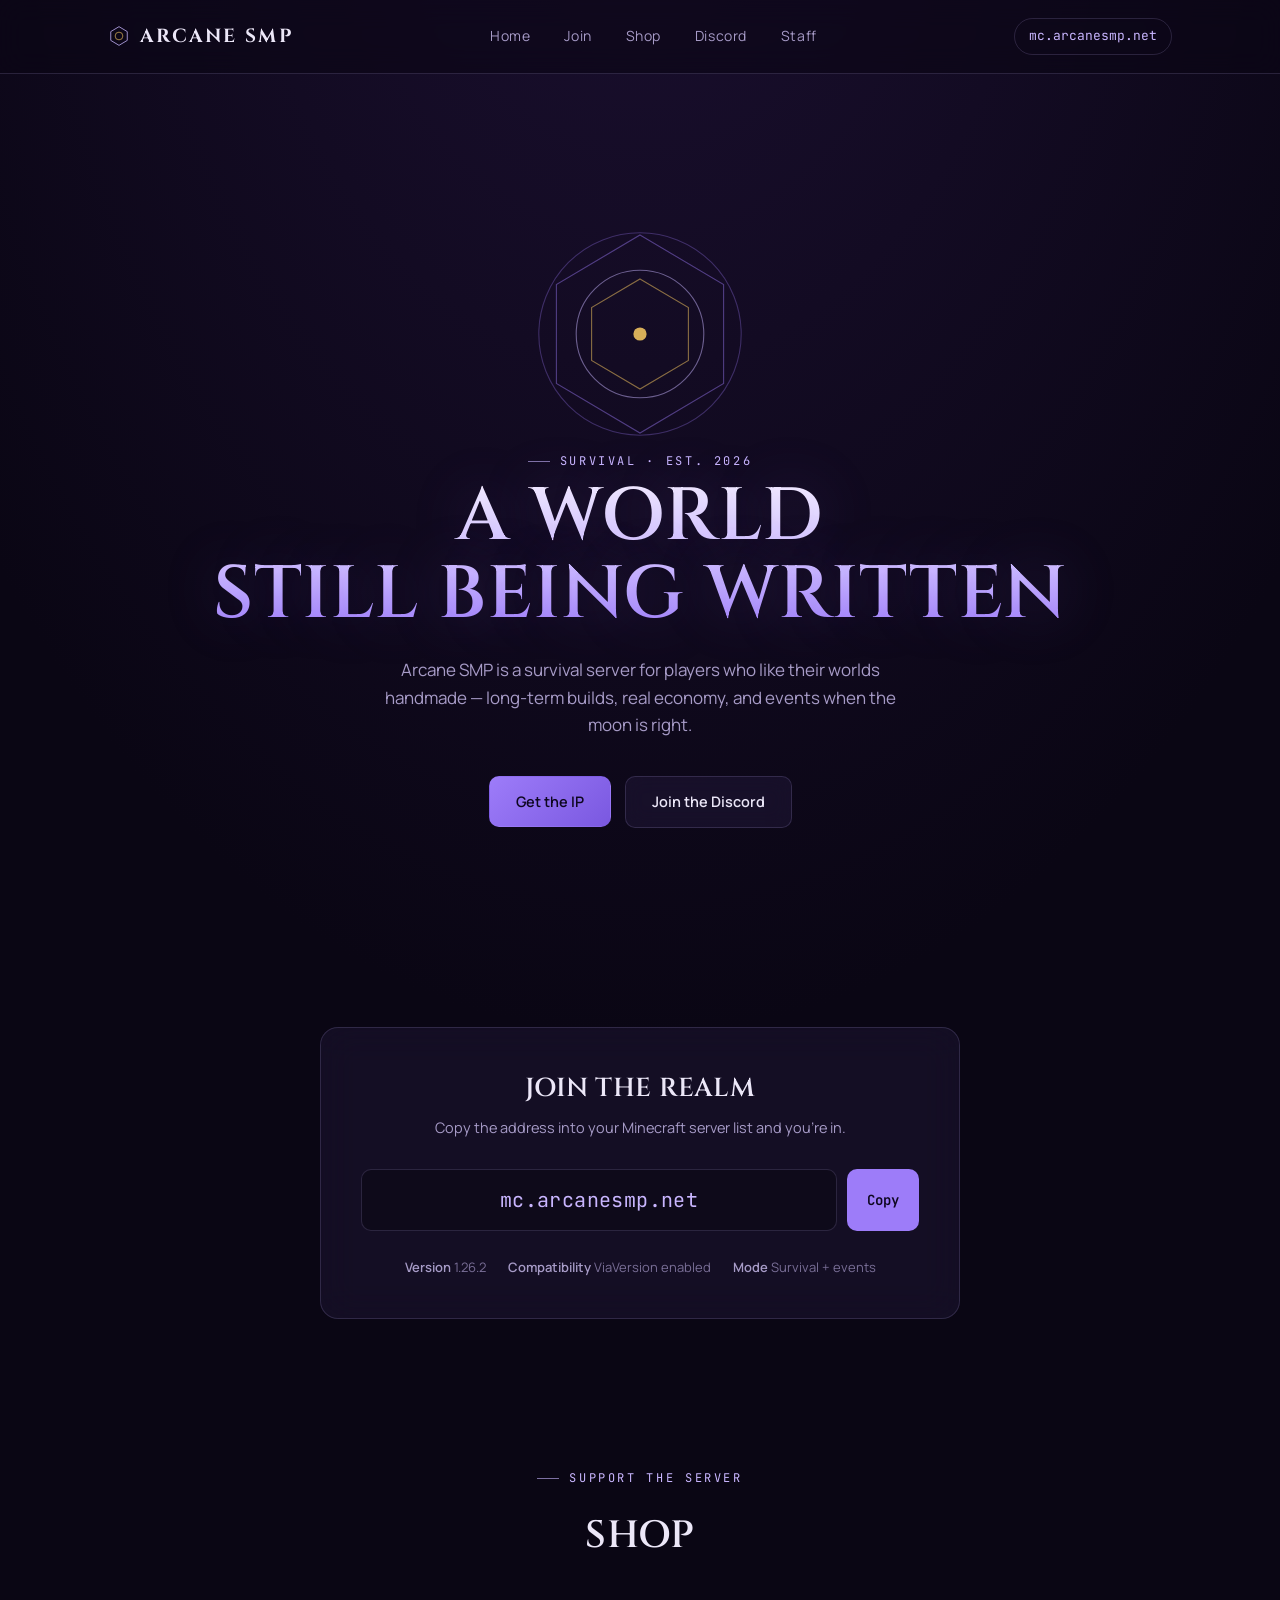
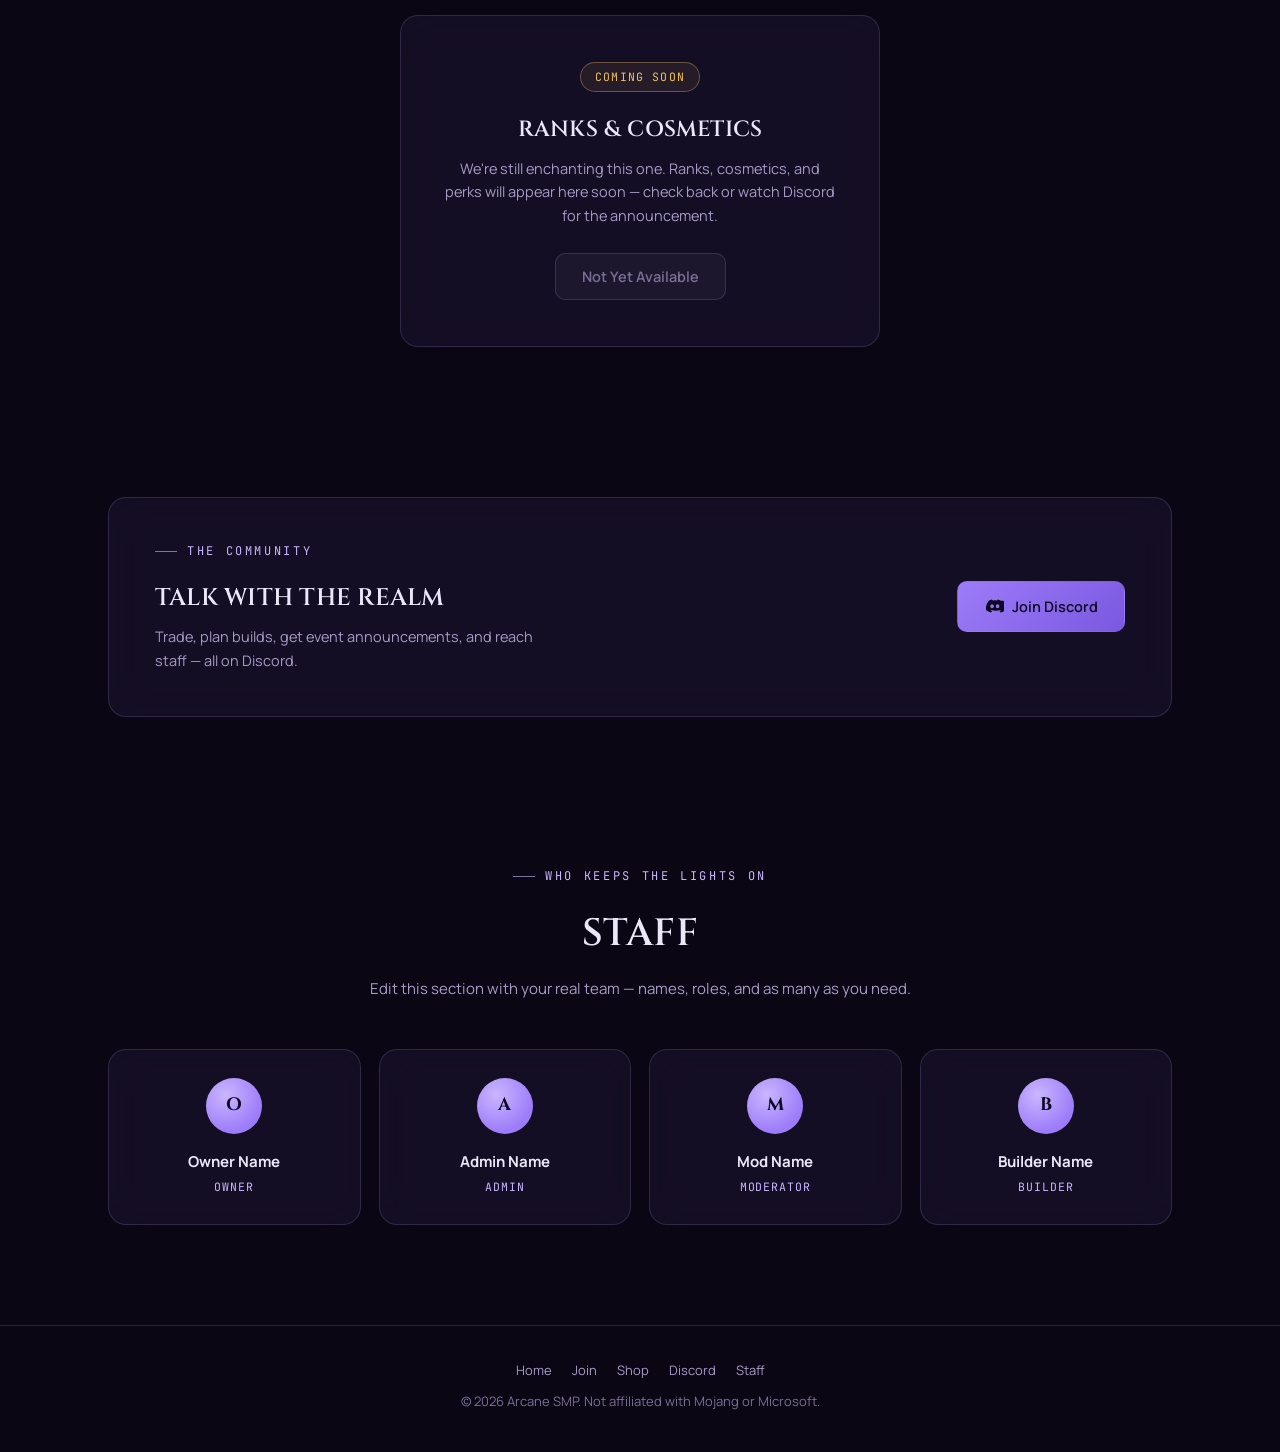
==== index.html @ 286e0f46 "Add files via upload" ====
<!DOCTYPE html>
<html lang="en">
<head>
<meta charset="UTF-8">
<meta name="viewport" content="width=device-width, initial-scale=1.0">
<title>Arcane SMP — mc.arcanesmp.net</title>
<meta name="description" content="Arcane SMP — a survival Minecraft world with occasional events. Join at mc.arcanesmp.net.">
<link rel="preconnect" href="https://fonts.googleapis.com">
<link rel="preconnect" href="https://fonts.gstatic.com" crossorigin>
<link href="https://fonts.googleapis.com/css2?family=Cinzel:wght@500;600;700&family=Manrope:wght@400;500;600;700&family=JetBrains+Mono:wght@400;500;600&display=swap" rel="stylesheet">
<style>
  :root{
    --bg: #0a0614;
    --bg-alt: #120a24;
    --panel: rgba(157, 124, 249, 0.07);
    --panel-border: rgba(196, 181, 253, 0.16);
    --panel-border-hover: rgba(196, 181, 253, 0.34);
    --accent: #9d7cf9;
    --accent-glow: #c9b6ff;
    --gold: #eec160;
    --text: #ece7f8;
    --text-dim: #a79bc7;
    --text-faint: #7a6f97;
    --display: 'Cinzel', serif;
    --body: 'Manrope', sans-serif;
    --mono: 'JetBrains Mono', monospace;
  }

  *{ margin:0; padding:0; box-sizing:border-box; }

  html{ scroll-behavior:smooth; }

  body{
    background: radial-gradient(ellipse 120% 80% at 50% -10%, #1c1032 0%, var(--bg) 55%);
    color: var(--text);
    font-family: var(--body);
    line-height: 1.6;
    overflow-x: hidden;
    min-height: 100vh;
  }

  @media (prefers-reduced-motion: reduce){
    *{ animation-duration: 0.01ms !important; animation-iteration-count: 1 !important; transition-duration: 0.01ms !important; scroll-behavior: auto !important; }
  }

  a{ color: inherit; text-decoration: none; }
  ul{ list-style:none; }
  button{ font-family: inherit; cursor: pointer; }

  ::selection{ background: var(--accent); color: #100822; }

  :focus-visible{
    outline: 2px solid var(--accent-glow);
    outline-offset: 3px;
    border-radius: 4px;
  }

  .wrap{ max-width: 1120px; margin: 0 auto; padding: 0 28px; }

  /* ---------- Ambient background ---------- */
  .sigil-field{
    position: fixed;
    inset: 0;
    z-index: 0;
    pointer-events: none;
    overflow: hidden;
  }

  .rune{
    position: absolute;
    color: var(--accent-glow);
    opacity: 0;
    font-size: 14px;
    font-family: var(--mono);
    animation: rune-drift linear infinite;
  }

  @keyframes rune-drift{
    0%{ transform: translateY(10vh) scale(0.8); opacity: 0; }
    10%{ opacity: 0.35; }
    90%{ opacity: 0.2; }
    100%{ transform: translateY(-110vh) scale(1.1); opacity: 0; }
  }

  /* ---------- Nav ---------- */
  header{
    position: sticky;
    top: 0;
    z-index: 50;
    backdrop-filter: blur(14px);
    -webkit-backdrop-filter: blur(14px);
    background: rgba(10, 6, 20, 0.6);
    border-bottom: 1px solid var(--panel-border);
  }

  nav{
    display: flex;
    align-items: center;
    justify-content: space-between;
    padding: 18px 28px;
    max-width: 1120px;
    margin: 0 auto;
  }

  .logo{
    font-family: var(--display);
    font-weight: 700;
    font-size: 19px;
    letter-spacing: 0.12em;
    text-transform: uppercase;
    display: flex;
    align-items: center;
    gap: 10px;
  }

  .logo-mark{
    width: 22px;
    height: 22px;
    flex-shrink: 0;
    animation: spin-slow 18s linear infinite;
  }

  @keyframes spin-slow{ to{ transform: rotate(360deg); } }

  .nav-links{
    display: flex;
    gap: 34px;
    font-size: 14px;
    letter-spacing: 0.04em;
    color: var(--text-dim);
  }

  .nav-links a{
    position: relative;
    padding: 4px 0;
    transition: color 0.2s ease;
  }
  .nav-links a:hover{ color: var(--text); }
  .nav-links a::after{
    content: '';
    position: absolute;
    left: 0; right: 0; bottom: -2px;
    height: 1px;
    background: var(--accent-glow);
    transform: scaleX(0);
    transform-origin: left;
    transition: transform 0.25s ease;
  }
  .nav-links a:hover::after{ transform: scaleX(1); }

  .nav-cta{
    display: none;
  }

  @media (min-width: 640px){
    .nav-cta{
      display: inline-flex;
      align-items: center;
      gap: 8px;
      font-family: var(--mono);
      font-size: 13px;
      color: var(--accent-glow);
      border: 1px solid var(--panel-border);
      padding: 7px 14px;
      border-radius: 100px;
      transition: border-color 0.2s ease, background 0.2s ease;
    }
    .nav-cta:hover{ border-color: var(--panel-border-hover); background: var(--panel); }
  }

  .nav-links{ display: none; }
  @media (min-width: 760px){
    .nav-links{ display: flex; }
  }

  /* mobile menu */
  .menu-btn{
    display: inline-flex;
    background: none;
    border: none;
    color: var(--text);
    padding: 6px;
  }
  @media (min-width: 760px){ .menu-btn{ display: none; } }

  /* ---------- Section shell ---------- */
  section{
    position: relative;
    z-index: 1;
    padding: 110px 0 40px;
  }

  .eyebrow{
    font-family: var(--mono);
    font-size: 12px;
    letter-spacing: 0.22em;
    text-transform: uppercase;
    color: var(--accent-glow);
    display: flex;
    align-items: center;
    gap: 10px;
    margin-bottom: 18px;
  }
  .eyebrow::before{
    content: '';
    width: 22px;
    height: 1px;
    background: var(--accent-glow);
    opacity: 0.6;
  }

  h1, h2, h3{
    font-family: var(--display);
    font-weight: 600;
    letter-spacing: 0.01em;
  }

  /* ---------- Hero ---------- */
  .hero{
    padding-top: 150px;
    padding-bottom: 90px;
    text-align: center;
    display: flex;
    flex-direction: column;
    align-items: center;
  }

  .hero-sigil{
    width: 220px;
    height: 220px;
    margin-bottom: 8px;
    opacity: 0.9;
  }

  .hero-sigil svg{ width: 100%; height: 100%; }

  .ring-outer{ animation: spin-slow 40s linear infinite; transform-origin: center; }
  .ring-inner{ animation: spin-rev 26s linear infinite; transform-origin: center; }
  @keyframes spin-rev{ to{ transform: rotate(-360deg); } }

  .hero h1{
    font-size: clamp(40px, 7vw, 74px);
    line-height: 1.05;
    text-transform: uppercase;
    background: linear-gradient(180deg, #f4eeff 0%, var(--accent-glow) 60%, var(--accent) 100%);
    -webkit-background-clip: text;
    background-clip: text;
    color: transparent;
    margin-top: -10px;
    text-shadow: 0 0 60px rgba(157,124,249,0.25);
  }

  .hero p.sub{
    max-width: 540px;
    color: var(--text-dim);
    font-size: 17px;
    margin: 22px auto 0;
  }

  .hero-actions{
    display: flex;
    flex-wrap: wrap;
    gap: 14px;
    justify-content: center;
    margin-top: 38px;
  }

  .btn{
    font-family: var(--body);
    font-weight: 600;
    font-size: 14.5px;
    padding: 13px 26px;
    border-radius: 10px;
    border: 1px solid transparent;
    display: inline-flex;
    align-items: center;
    gap: 8px;
    transition: transform 0.18s ease, box-shadow 0.18s ease, background 0.18s ease, border-color 0.18s ease;
  }
  .btn:active{ transform: translateY(1px); }

  .btn-primary{
    background: linear-gradient(135deg, var(--accent), #7a58e0);
    color: #0e0720;
    box-shadow: 0 0 0 rgba(157,124,249,0);
  }
  .btn-primary:hover{
    box-shadow: 0 8px 30px rgba(157,124,249,0.35);
    transform: translateY(-1px);
  }

  .btn-ghost{
    background: var(--panel);
    color: var(--text);
    border-color: var(--panel-border);
    backdrop-filter: blur(10px);
  }
  .btn-ghost:hover{ border-color: var(--panel-border-hover); }

  /* ---------- Glass panel ---------- */
  .glass{
    background: var(--panel);
    border: 1px solid var(--panel-border);
    backdrop-filter: blur(18px);
    -webkit-backdrop-filter: blur(18px);
    border-radius: 18px;
    transition: border-color 0.3s ease, transform 0.3s ease, box-shadow 0.3s ease;
  }
  .glass:hover{
    border-color: var(--panel-border-hover);
    box-shadow: 0 12px 40px rgba(20,10,40,0.4);
  }

  /* ---------- Join section ---------- */
  .join-card{
    max-width: 640px;
    margin: 0 auto;
    padding: 40px;
    text-align: center;
  }

  .join-card h2{
    font-size: 26px;
    text-transform: uppercase;
    margin-bottom: 6px;
  }

  .join-card .desc{
    color: var(--text-dim);
    font-size: 14.5px;
    margin-bottom: 30px;
  }

  .ip-row{
    display: flex;
    align-items: stretch;
    gap: 10px;
    flex-wrap: wrap;
    justify-content: center;
  }

  .ip-display{
    font-family: var(--mono);
    font-size: 20px;
    letter-spacing: 0.02em;
    background: rgba(0,0,0,0.25);
    border: 1px solid var(--panel-border);
    border-radius: 10px;
    padding: 14px 22px;
    color: var(--accent-glow);
    flex: 1 1 auto;
    min-width: 220px;
  }

  .copy-btn{
    font-family: var(--mono);
    font-size: 14px;
    background: var(--accent);
    color: #0e0720;
    border: none;
    border-radius: 10px;
    padding: 0 20px;
    font-weight: 600;
    transition: background 0.2s ease, transform 0.15s ease;
  }
  .copy-btn:hover{ background: var(--accent-glow); }
  .copy-btn.copied{ background: var(--gold); }

  .meta-row{
    display: flex;
    gap: 22px;
    justify-content: center;
    flex-wrap: wrap;
    margin-top: 26px;
    font-size: 13px;
    color: var(--text-faint);
  }

  .meta-row span b{
    color: var(--text-dim);
    font-weight: 600;
  }

  .pill{
    display: inline-block;
    font-family: var(--mono);
    font-size: 11.5px;
    letter-spacing: 0.06em;
    text-transform: uppercase;
    padding: 4px 11px;
    border-radius: 100px;
    border: 1px solid var(--panel-border);
    color: var(--text-dim);
  }

  /* ---------- Grid sections (shop/discord/staff headers) ---------- */
  .section-head{
    text-align: center;
    max-width: 560px;
    margin: 0 auto 48px;
  }
  .section-head h2{
    font-size: clamp(28px, 4vw, 38px);
    text-transform: uppercase;
  }
  .section-head p{
    color: var(--text-dim);
    margin-top: 12px;
    font-size: 15px;
  }

  /* ---------- Shop ---------- */
  .shop-card{
    max-width: 480px;
    margin: 0 auto;
    padding: 46px 40px;
    text-align: center;
  }
  .shop-badge{
    display: inline-block;
    font-family: var(--mono);
    font-size: 11.5px;
    letter-spacing: 0.1em;
    text-transform: uppercase;
    color: var(--gold);
    border: 1px solid rgba(238,193,96,0.35);
    background: rgba(238,193,96,0.08);
    padding: 5px 14px;
    border-radius: 100px;
    margin-bottom: 20px;
  }
  .shop-card h3{
    font-size: 22px;
    text-transform: uppercase;
    margin-bottom: 10px;
  }
  .shop-card p{
    color: var(--text-dim);
    font-size: 14.5px;
    margin-bottom: 26px;
  }
  .btn-disabled{
    background: rgba(255,255,255,0.04);
    color: var(--text-faint);
    border: 1px solid var(--panel-border);
    cursor: not-allowed;
  }

  /* ---------- Discord ---------- */
  .discord-card{
    display: flex;
    align-items: center;
    justify-content: space-between;
    gap: 30px;
    padding: 44px 46px;
    flex-wrap: wrap;
  }
  .discord-copy h3{
    font-size: 24px;
    text-transform: uppercase;
    margin-bottom: 8px;
  }
  .discord-copy p{
    color: var(--text-dim);
    font-size: 14.5px;
    max-width: 380px;
  }
  .discord-icon{
    width: 20px; height: 20px;
  }

  /* ---------- Staff ---------- */
  .staff-grid{
    display: grid;
    grid-template-columns: repeat(auto-fit, minmax(190px, 1fr));
    gap: 18px;
  }
  .staff-card{
    padding: 28px 22px;
    text-align: center;
  }
  .staff-avatar{
    width: 56px;
    height: 56px;
    margin: 0 auto 16px;
    border-radius: 50%;
    background: radial-gradient(circle at 35% 30%, var(--accent-glow), var(--accent) 70%);
    display: flex;
    align-items: center;
    justify-content: center;
    font-family: var(--display);
    font-weight: 700;
    font-size: 18px;
    color: #100822;
  }
  .staff-card h4{
    font-family: var(--body);
    font-weight: 700;
    font-size: 15px;
    margin-bottom: 4px;
  }
  .staff-card .role{
    font-family: var(--mono);
    font-size: 11.5px;
    letter-spacing: 0.08em;
    text-transform: uppercase;
    color: var(--accent-glow);
  }

  /* ---------- Reveal on scroll ---------- */
  .reveal{
    opacity: 0;
    transform: translateY(18px);
    transition: opacity 0.7s ease, transform 0.7s ease;
  }
  .reveal.in{
    opacity: 1;
    transform: translateY(0);
  }

  /* ---------- Footer ---------- */
  footer{
    position: relative;
    z-index: 1;
    border-top: 1px solid var(--panel-border);
    padding: 34px 0 40px;
    margin-top: 60px;
  }
  footer .wrap{
    display: flex;
    flex-direction: column;
    align-items: center;
    gap: 10px;
    text-align: center;
    color: var(--text-faint);
    font-size: 13px;
  }
  footer .foot-links{
    display: flex;
    gap: 20px;
    font-size: 13px;
    color: var(--text-dim);
  }
  footer .foot-links a:hover{ color: var(--accent-glow); }

  @media (max-width: 640px){
    .discord-card{ flex-direction: column; text-align: center; justify-content: center; }
    section{ padding-top: 84px; }
    .hero{ padding-top: 110px; }
  }
</style>
</head>
<body>

<div class="sigil-field" id="sigilField" aria-hidden="true"></div>

<header>
  <nav>
    <a href="#top" class="logo">
      <span class="logo-mark">
        <svg viewBox="0 0 40 40" fill="none" xmlns="http://www.w3.org/2000/svg">
          <polygon points="20,3 35,12 35,28 20,37 5,28 5,12" stroke="#c9b6ff" stroke-width="1.4"/>
          <circle cx="20" cy="20" r="7" stroke="#eec160" stroke-width="1.2"/>
        </svg>
      </span>
      Arcane SMP
    </a>
    <ul class="nav-links">
      <li><a href="#top">Home</a></li>
      <li><a href="#join">Join</a></li>
      <li><a href="#shop">Shop</a></li>
      <li><a href="#discord">Discord</a></li>
      <li><a href="#staff">Staff</a></li>
    </ul>
    <a href="#join" class="nav-cta">mc.arcanesmp.net</a>
  </nav>
</header>

<main id="top">

  <section class="hero">
    <div class="wrap" style="display:flex; flex-direction:column; align-items:center;">
      <div class="hero-sigil">
        <svg viewBox="0 0 200 200" fill="none" xmlns="http://www.w3.org/2000/svg">
          <g class="ring-outer">
            <circle cx="100" cy="100" r="92" stroke="#9d7cf9" stroke-opacity="0.35" stroke-width="1"/>
            <polygon points="100,10 176,55 176,145 100,190 24,145 24,55" stroke="#9d7cf9" stroke-opacity="0.5" stroke-width="1"/>
          </g>
          <g class="ring-inner">
            <circle cx="100" cy="100" r="58" stroke="#c9b6ff" stroke-opacity="0.55" stroke-width="1"/>
            <polygon points="100,50 144,76 144,124 100,150 56,124 56,76" stroke="#eec160" stroke-opacity="0.6" stroke-width="1"/>
          </g>
          <circle cx="100" cy="100" r="6" fill="#eec160"/>
        </svg>
      </div>
      <div class="eyebrow">Survival · Est. 2026</div>
      <h1>A World<br>Still Being Written</h1>
      <p class="sub">Arcane SMP is a survival server for players who like their worlds handmade — long-term builds, real economy, and events when the moon is right.</p>
      <div class="hero-actions">
        <a href="#join" class="btn btn-primary">Get the IP</a>
        <a href="#discord" class="btn btn-ghost">Join the Discord</a>
      </div>
    </div>
  </section>

  <section id="join">
    <div class="wrap">
      <div class="glass join-card reveal">
        <h2>Join the Realm</h2>
        <p class="desc">Copy the address into your Minecraft server list and you're in.</p>
        <div class="ip-row">
          <div class="ip-display" id="ipText">mc.arcanesmp.net</div>
          <button class="copy-btn" id="copyBtn">Copy</button>
        </div>
        <div class="meta-row">
          <span><b>Version</b> 1.26.2</span>
          <span><b>Compatibility</b> ViaVersion enabled</span>
          <span><b>Mode</b> Survival + events</span>
        </div>
      </div>
    </div>
  </section>

  <section id="shop">
    <div class="wrap">
      <div class="section-head reveal">
        <div class="eyebrow" style="justify-content:center;">Support the server</div>
        <h2>Shop</h2>
      </div>
      <div class="glass shop-card reveal">
        <span class="shop-badge">Coming Soon</span>
        <h3>Ranks &amp; Cosmetics</h3>
        <p>We're still enchanting this one. Ranks, cosmetics, and perks will appear here soon — check back or watch Discord for the announcement.</p>
        <button class="btn btn-disabled" disabled>Not Yet Available</button>
      </div>
    </div>
  </section>

  <section id="discord">
    <div class="wrap">
      <div class="glass discord-card reveal">
        <div class="discord-copy">
          <div class="eyebrow">The community</div>
          <h3>Talk with the realm</h3>
          <p>Trade, plan builds, get event announcements, and reach staff — all on Discord.</p>
        </div>
        <a href="https://discord.gg/4GZHwR3pQn" class="btn btn-primary" target="_blank" rel="noopener">
          <svg class="discord-icon" viewBox="0 0 24 24" fill="currentColor" aria-hidden="true"><path d="M20.317 4.369A19.79 19.79 0 0 0 16.558 3c-.211.375-.436.884-.6 1.288a18.27 18.27 0 0 0-5.914 0A12.6 12.6 0 0 0 9.442 3a19.74 19.74 0 0 0-3.76 1.37C2.8 8.24 2.02 12 2.397 15.71a19.9 19.9 0 0 0 5.993 3.03c.484-.66.916-1.363 1.288-2.102a12.9 12.9 0 0 1-2.03-.975c.17-.124.336-.253.497-.386 3.916 1.81 8.157 1.81 12.026 0 .163.134.33.263.497.386-.646.386-1.323.71-2.03.976.372.738.804 1.44 1.288 2.101a19.86 19.86 0 0 0 6-3.03c.5-4.31-.593-8.037-2.61-11.34ZM9.7 13.42c-1.176 0-2.14-1.08-2.14-2.41 0-1.328.943-2.41 2.14-2.41 1.208 0 2.16 1.093 2.14 2.41 0 1.33-.943 2.41-2.14 2.41Zm6.6 0c-1.176 0-2.14-1.08-2.14-2.41 0-1.328.943-2.41 2.14-2.41 1.208 0 2.16 1.093 2.14 2.41 0 1.33-.932 2.41-2.14 2.41Z"/></svg>
          Join Discord
        </a>
      </div>
    </div>
  </section>

  <section id="staff">
    <div class="wrap">
      <div class="section-head reveal">
        <div class="eyebrow" style="justify-content:center;">Who keeps the lights on</div>
        <h2>Staff</h2>
        <p>Edit this section with your real team — names, roles, and as many as you need.</p>
      </div>
      <div class="staff-grid">
        <div class="glass staff-card reveal">
          <div class="staff-avatar">O</div>
          <h4>Owner Name</h4>
          <div class="role">Owner</div>
        </div>
        <div class="glass staff-card reveal">
          <div class="staff-avatar">A</div>
          <h4>Admin Name</h4>
          <div class="role">Admin</div>
        </div>
        <div class="glass staff-card reveal">
          <div class="staff-avatar">M</div>
          <h4>Mod Name</h4>
          <div class="role">Moderator</div>
        </div>
        <div class="glass staff-card reveal">
          <div class="staff-avatar">B</div>
          <h4>Builder Name</h4>
          <div class="role">Builder</div>
        </div>
      </div>
    </div>
  </section>

</main>

<footer>
  <div class="wrap">
    <div class="foot-links">
      <a href="#top">Home</a>
      <a href="#join">Join</a>
      <a href="#shop">Shop</a>
      <a href="#discord">Discord</a>
      <a href="#staff">Staff</a>
    </div>
    <div>&copy; 2026 Arcane SMP. Not affiliated with Mojang or Microsoft.</div>
  </div>
</footer>

<script>
  // Copy IP to clipboard
  const copyBtn = document.getElementById('copyBtn');
  const ipText = document.getElementById('ipText');
  copyBtn.addEventListener('click', async () => {
    try{
      await navigator.clipboard.writeText(ipText.textContent.trim());
      copyBtn.textContent = 'Copied!';
      copyBtn.classList.add('copied');
      setTimeout(() => {
        copyBtn.textContent = 'Copy';
        copyBtn.classList.remove('copied');
      }, 1800);
    }catch(e){
      copyBtn.textContent = 'Select & Copy';
    }
  });

  // Scroll reveal
  const revealEls = document.querySelectorAll('.reveal');
  const io = new IntersectionObserver((entries) => {
    entries.forEach(entry => {
      if(entry.isIntersecting){
        entry.target.classList.add('in');
        io.unobserve(entry.target);
      }
    });
  }, { threshold: 0.15 });
  revealEls.forEach(el => io.observe(el));

  // Ambient floating runes
  const runeChars = ['ᛝ','ᛟ','ᚱ','ᛞ','◇','✦','ᛗ','ᛒ'];
  const field = document.getElementById('sigilField');
  const isReducedMotion = window.matchMedia('(prefers-reduced-motion: reduce)').matches;
  if(!isReducedMotion){
    const count = window.innerWidth < 640 ? 10 : 18;
    for(let i = 0; i < count; i++){
      const el = document.createElement('span');
      el.className = 'rune';
      el.textContent = runeChars[Math.floor(Math.random() * runeChars.length)];
      el.style.left = Math.random() * 100 + 'vw';
      el.style.animationDuration = (18 + Math.random() * 22) + 's';
      el.style.animationDelay = (Math.random() * 20) + 's';
      el.style.fontSize = (10 + Math.random() * 10) + 'px';
      field.appendChild(el);
    }
  }
</script>

</body>
</html>
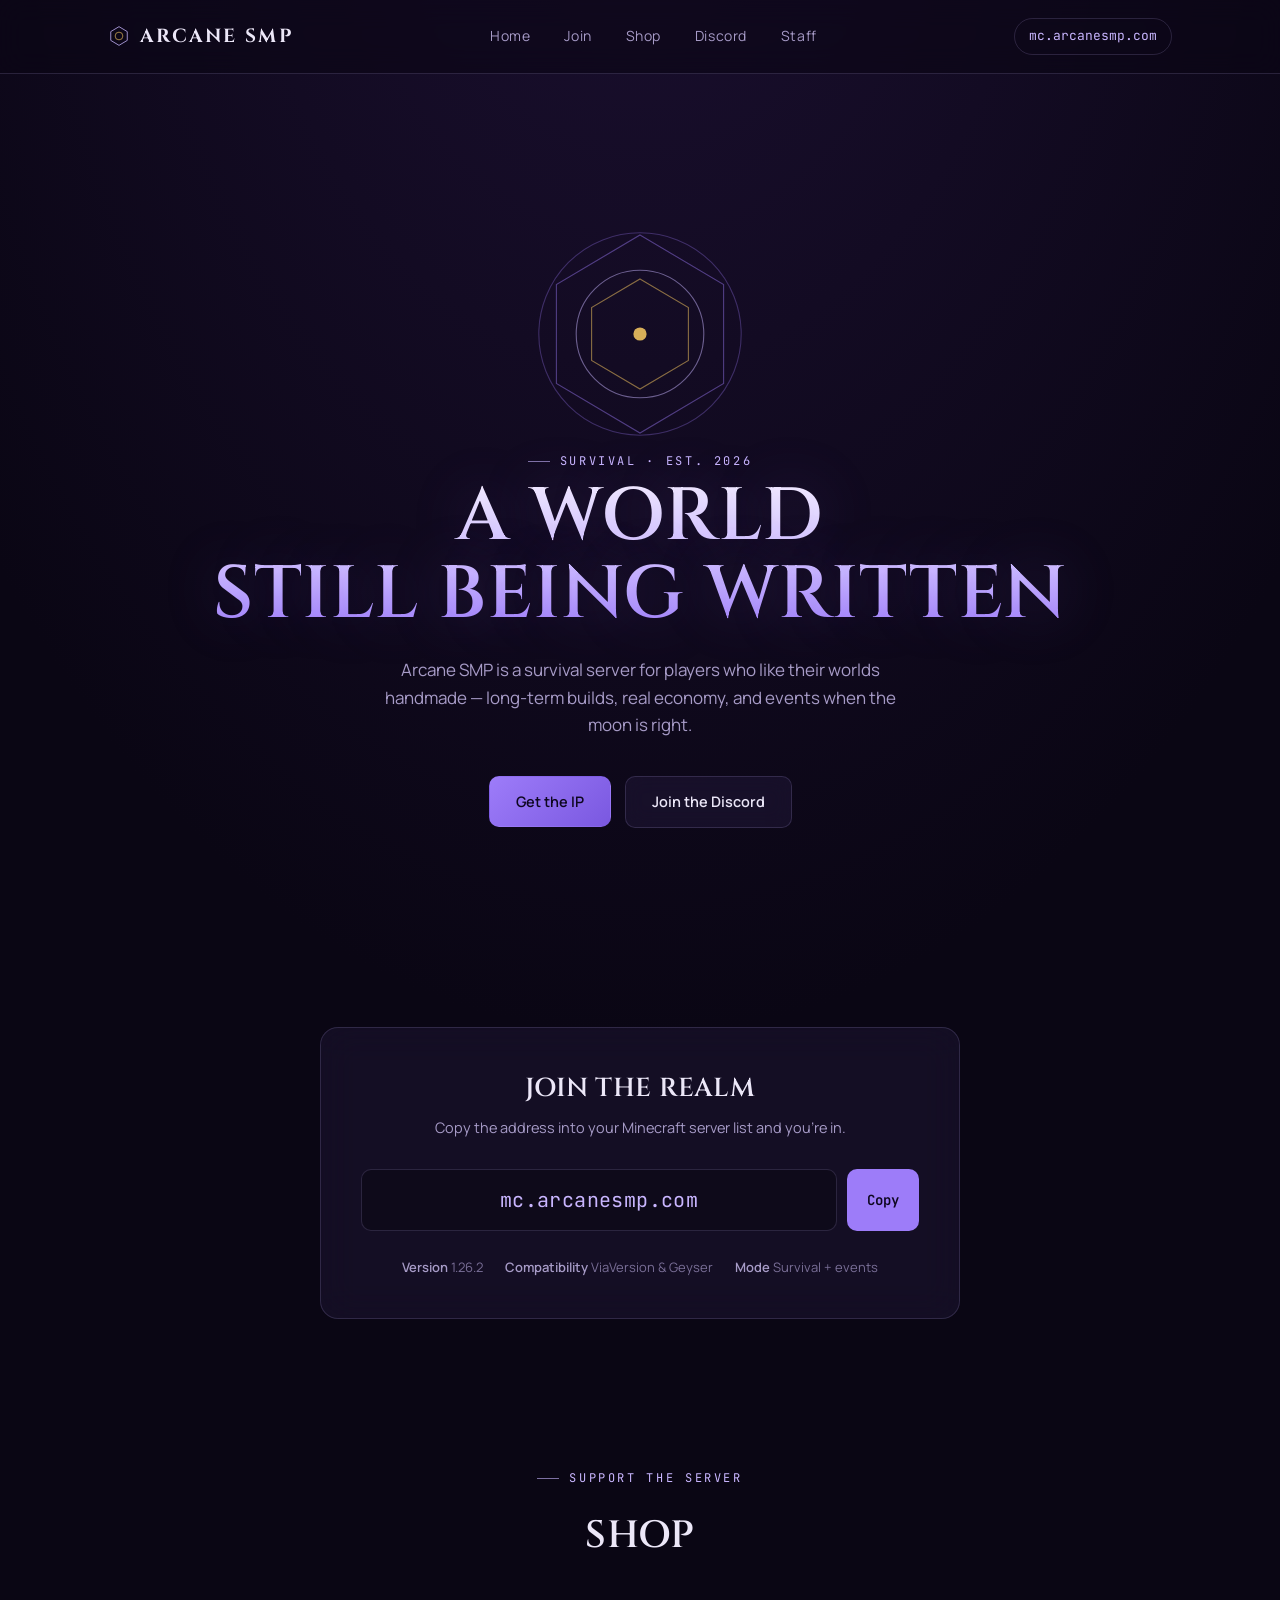
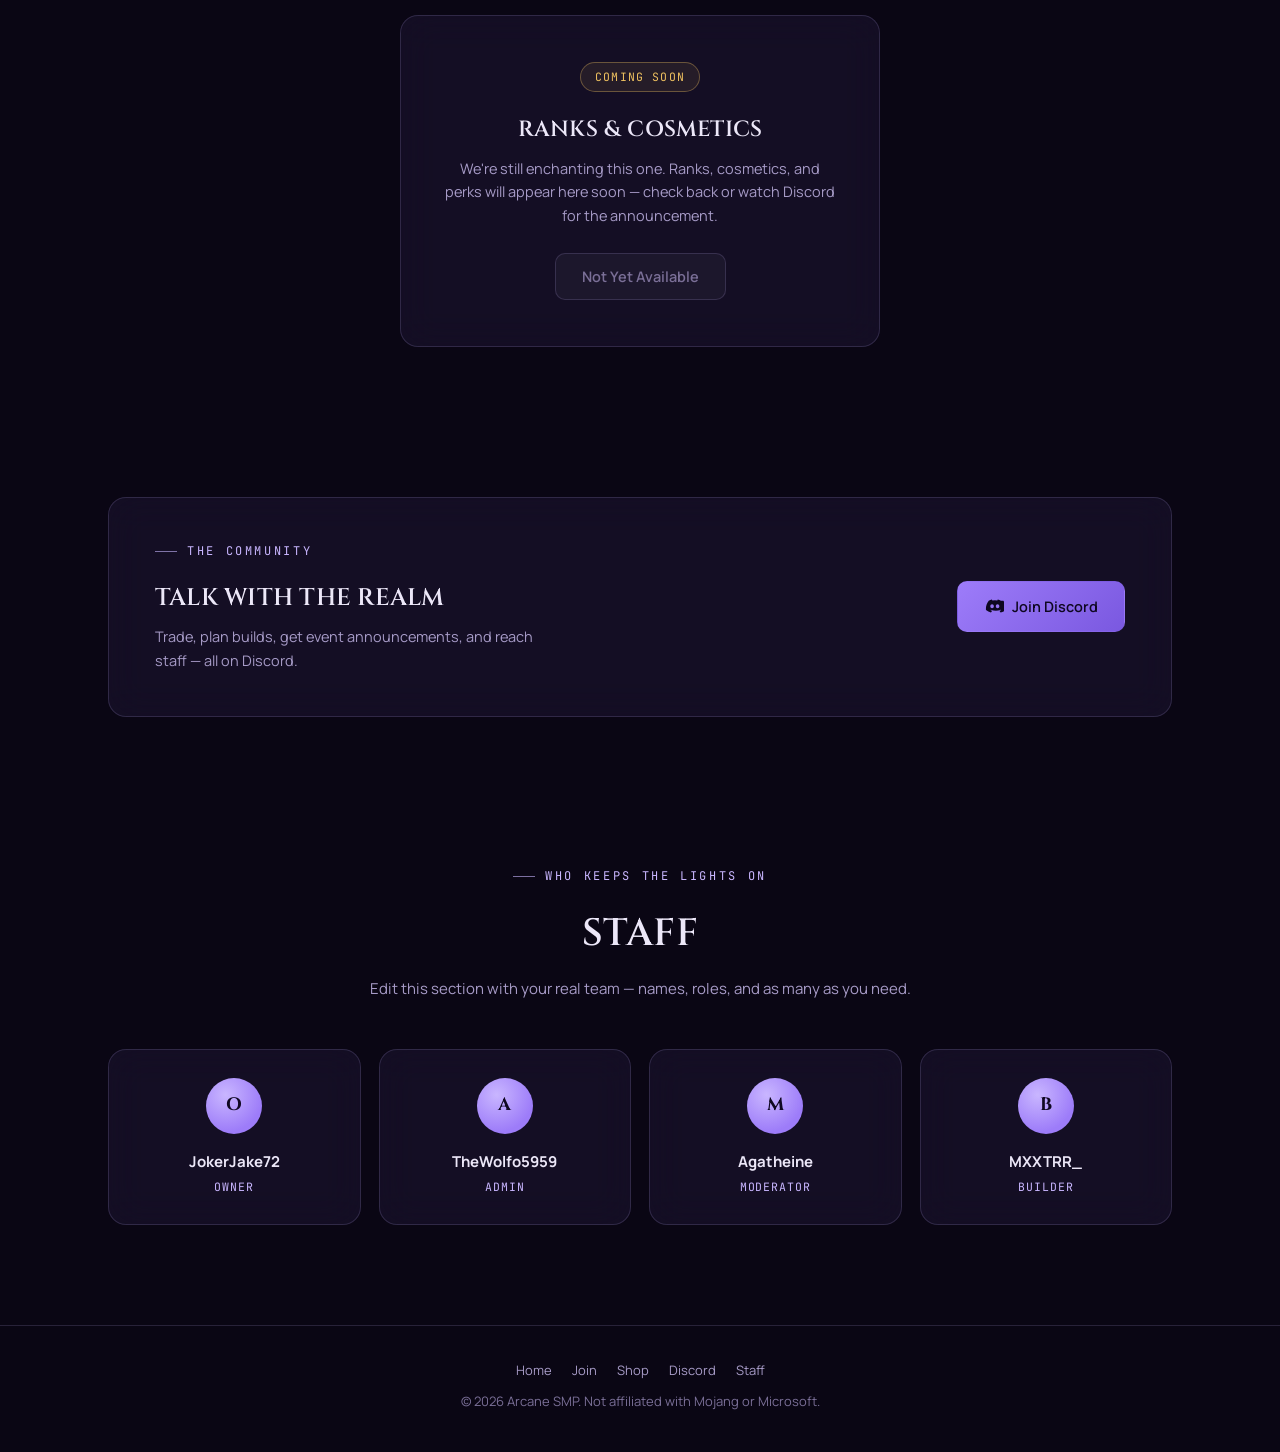
==== commit 098b2388: "Update index.html" ====
--- a/index.html
+++ b/index.html
@@ -3,8 +3,8 @@
 <head>
 <meta charset="UTF-8">
 <meta name="viewport" content="width=device-width, initial-scale=1.0">
-<title>Arcane SMP — mc.arcanesmp.net</title>
-<meta name="description" content="Arcane SMP — a survival Minecraft world with occasional events. Join at mc.arcanesmp.net.">
+<title>Arcane SMP — mc.arcanesmp.com</title>
+<meta name="description" content="Arcane SMP — a survival Minecraft world with occasional events. Join at mc.arcanesmp.com.">
 <link rel="preconnect" href="https://fonts.googleapis.com">
 <link rel="preconnect" href="https://fonts.gstatic.com" crossorigin>
 <link href="https://fonts.googleapis.com/css2?family=Cinzel:wght@500;600;700&family=Manrope:wght@400;500;600;700&family=JetBrains+Mono:wght@400;500;600&display=swap" rel="stylesheet">
@@ -57,7 +57,6 @@
 
   .wrap{ max-width: 1120px; margin: 0 auto; padding: 0 28px; }
 
-  /* ---------- Ambient background ---------- */
   .sigil-field{
     position: fixed;
     inset: 0;
@@ -82,7 +81,6 @@
     100%{ transform: translateY(-110vh) scale(1.1); opacity: 0; }
   }
 
-  /* ---------- Nav ---------- */
   header{
     position: sticky;
     top: 0;
@@ -173,7 +171,6 @@
     .nav-links{ display: flex; }
   }
 
-  /* mobile menu */
   .menu-btn{
     display: inline-flex;
     background: none;
@@ -183,7 +180,6 @@
   }
   @media (min-width: 760px){ .menu-btn{ display: none; } }
 
-  /* ---------- Section shell ---------- */
   section{
     position: relative;
     z-index: 1;
@@ -215,7 +211,6 @@
     letter-spacing: 0.01em;
   }
 
-  /* ---------- Hero ---------- */
   .hero{
     padding-top: 150px;
     padding-bottom: 90px;
@@ -297,7 +292,6 @@
   }
   .btn-ghost:hover{ border-color: var(--panel-border-hover); }
 
-  /* ---------- Glass panel ---------- */
   .glass{
     background: var(--panel);
     border: 1px solid var(--panel-border);
@@ -311,7 +305,6 @@
     box-shadow: 0 12px 40px rgba(20,10,40,0.4);
   }
 
-  /* ---------- Join section ---------- */
   .join-card{
     max-width: 640px;
     margin: 0 auto;
@@ -393,7 +386,6 @@
     color: var(--text-dim);
   }
 
-  /* ---------- Grid sections (shop/discord/staff headers) ---------- */
   .section-head{
     text-align: center;
     max-width: 560px;
@@ -409,7 +401,6 @@
     font-size: 15px;
   }
 
-  /* ---------- Shop ---------- */
   .shop-card{
     max-width: 480px;
     margin: 0 auto;
@@ -446,7 +437,6 @@
     cursor: not-allowed;
   }
 
-  /* ---------- Discord ---------- */
   .discord-card{
     display: flex;
     align-items: center;
@@ -469,7 +459,6 @@
     width: 20px; height: 20px;
   }
 
-  /* ---------- Staff ---------- */
   .staff-grid{
     display: grid;
     grid-template-columns: repeat(auto-fit, minmax(190px, 1fr));
@@ -507,7 +496,6 @@
     color: var(--accent-glow);
   }
 
-  /* ---------- Reveal on scroll ---------- */
   .reveal{
     opacity: 0;
     transform: translateY(18px);
@@ -518,7 +506,6 @@
     transform: translateY(0);
   }
 
-  /* ---------- Footer ---------- */
   footer{
     position: relative;
     z-index: 1;
@@ -572,7 +559,7 @@
       <li><a href="#discord">Discord</a></li>
       <li><a href="#staff">Staff</a></li>
     </ul>
-    <a href="#join" class="nav-cta">mc.arcanesmp.net</a>
+    <a href="#join" class="nav-cta">mc.arcanesmp.com</a>
   </nav>
 </header>
 
@@ -609,12 +596,12 @@
         <h2>Join the Realm</h2>
         <p class="desc">Copy the address into your Minecraft server list and you're in.</p>
         <div class="ip-row">
-          <div class="ip-display" id="ipText">mc.arcanesmp.net</div>
+          <div class="ip-display" id="ipText">mc.arcanesmp.com</div>
           <button class="copy-btn" id="copyBtn">Copy</button>
         </div>
         <div class="meta-row">
           <span><b>Version</b> 1.26.2</span>
-          <span><b>Compatibility</b> ViaVersion enabled</span>
+          <span><b>Compatibility</b> ViaVersion & Geyser</span>
           <span><b>Mode</b> Survival + events</span>
         </div>
       </div>
@@ -662,22 +649,22 @@
       <div class="staff-grid">
         <div class="glass staff-card reveal">
           <div class="staff-avatar">O</div>
-          <h4>Owner Name</h4>
+          <h4>JokerJake72</h4>
           <div class="role">Owner</div>
         </div>
         <div class="glass staff-card reveal">
           <div class="staff-avatar">A</div>
-          <h4>Admin Name</h4>
+          <h4>TheWolfo5959</h4>
           <div class="role">Admin</div>
         </div>
         <div class="glass staff-card reveal">
           <div class="staff-avatar">M</div>
-          <h4>Mod Name</h4>
+          <h4>Agatheine</h4>
           <div class="role">Moderator</div>
         </div>
         <div class="glass staff-card reveal">
           <div class="staff-avatar">B</div>
-          <h4>Builder Name</h4>
+          <h4>MXXTRR_</h4>
           <div class="role">Builder</div>
         </div>
       </div>
@@ -700,7 +687,6 @@
 </footer>
 
 <script>
-  // Copy IP to clipboard
   const copyBtn = document.getElementById('copyBtn');
   const ipText = document.getElementById('ipText');
   copyBtn.addEventListener('click', async () => {
@@ -717,7 +703,6 @@
     }
   });
 
-  // Scroll reveal
   const revealEls = document.querySelectorAll('.reveal');
   const io = new IntersectionObserver((entries) => {
     entries.forEach(entry => {
@@ -729,7 +714,6 @@
   }, { threshold: 0.15 });
   revealEls.forEach(el => io.observe(el));
 
-  // Ambient floating runes
   const runeChars = ['ᛝ','ᛟ','ᚱ','ᛞ','◇','✦','ᛗ','ᛒ'];
   const field = document.getElementById('sigilField');
   const isReducedMotion = window.matchMedia('(prefers-reduced-motion: reduce)').matches;
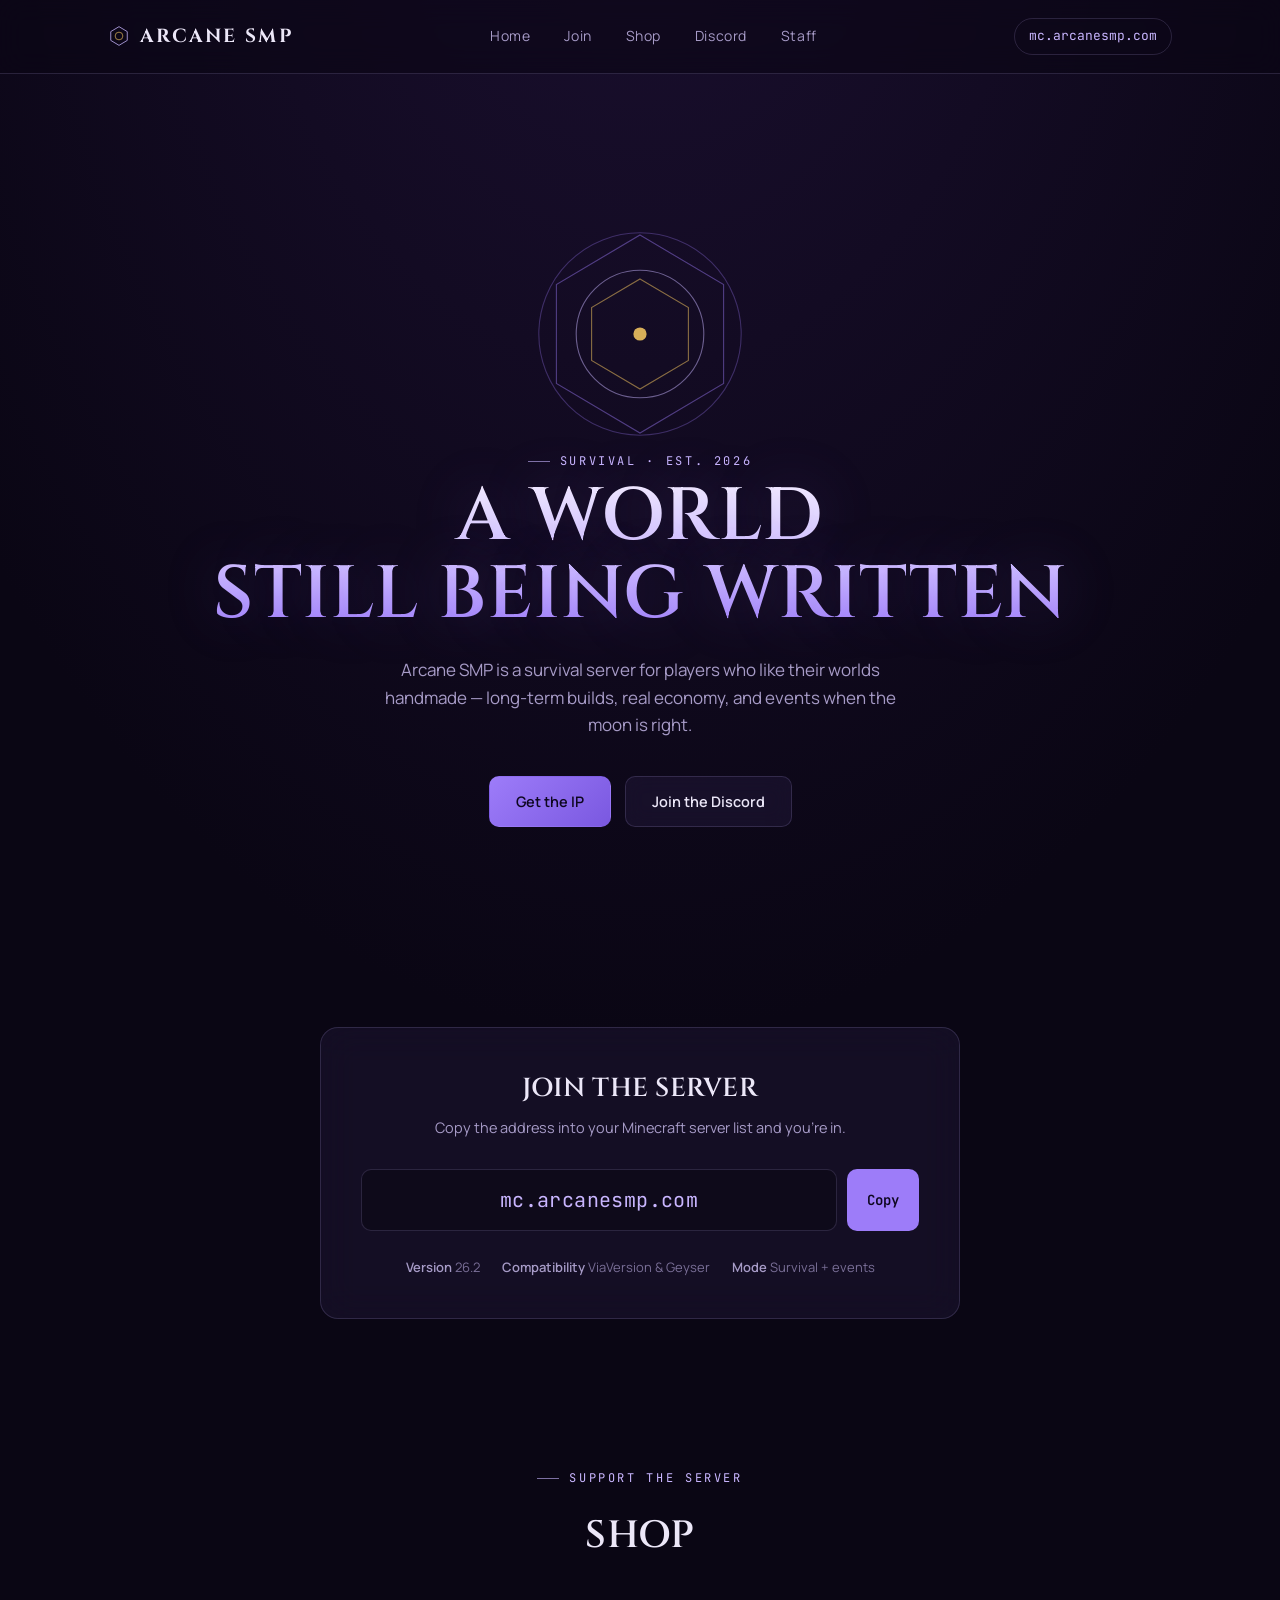
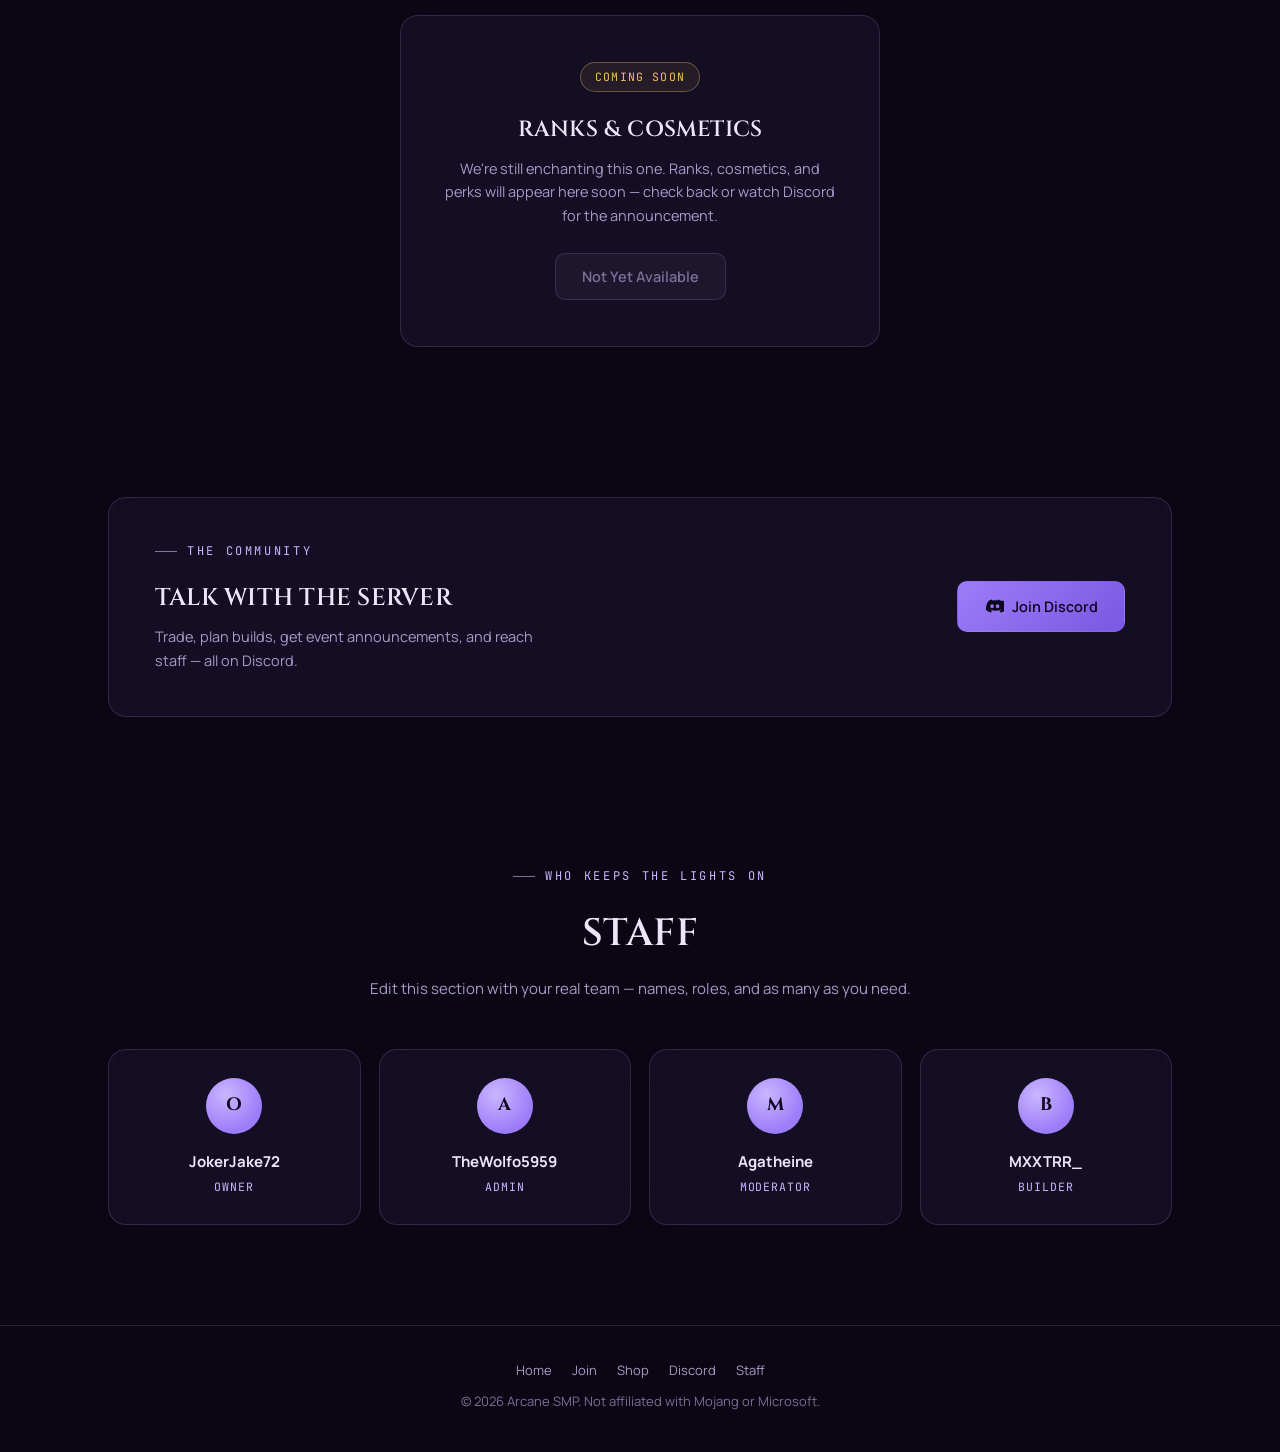
==== commit 60426363: "Update index.html" ====
--- a/index.html
+++ b/index.html
@@ -3,7 +3,7 @@
 <head>
 <meta charset="UTF-8">
 <meta name="viewport" content="width=device-width, initial-scale=1.0">
-<title>Arcane SMP — mc.arcanesmp.com</title>
+<title>ArcaneSMP</title>
 <meta name="description" content="Arcane SMP — a survival Minecraft world with occasional events. Join at mc.arcanesmp.com.">
 <link rel="preconnect" href="https://fonts.googleapis.com">
 <link rel="preconnect" href="https://fonts.gstatic.com" crossorigin>
@@ -593,14 +593,14 @@
   <section id="join">
     <div class="wrap">
       <div class="glass join-card reveal">
-        <h2>Join the Realm</h2>
+        <h2>Join the server</h2>
         <p class="desc">Copy the address into your Minecraft server list and you're in.</p>
         <div class="ip-row">
           <div class="ip-display" id="ipText">mc.arcanesmp.com</div>
           <button class="copy-btn" id="copyBtn">Copy</button>
         </div>
         <div class="meta-row">
-          <span><b>Version</b> 1.26.2</span>
+          <span><b>Version</b> 26.2</span>
           <span><b>Compatibility</b> ViaVersion & Geyser</span>
           <span><b>Mode</b> Survival + events</span>
         </div>
@@ -628,7 +628,7 @@
       <div class="glass discord-card reveal">
         <div class="discord-copy">
           <div class="eyebrow">The community</div>
-          <h3>Talk with the realm</h3>
+          <h3>Talk with the server</h3>
           <p>Trade, plan builds, get event announcements, and reach staff — all on Discord.</p>
         </div>
         <a href="https://discord.gg/4GZHwR3pQn" class="btn btn-primary" target="_blank" rel="noopener">
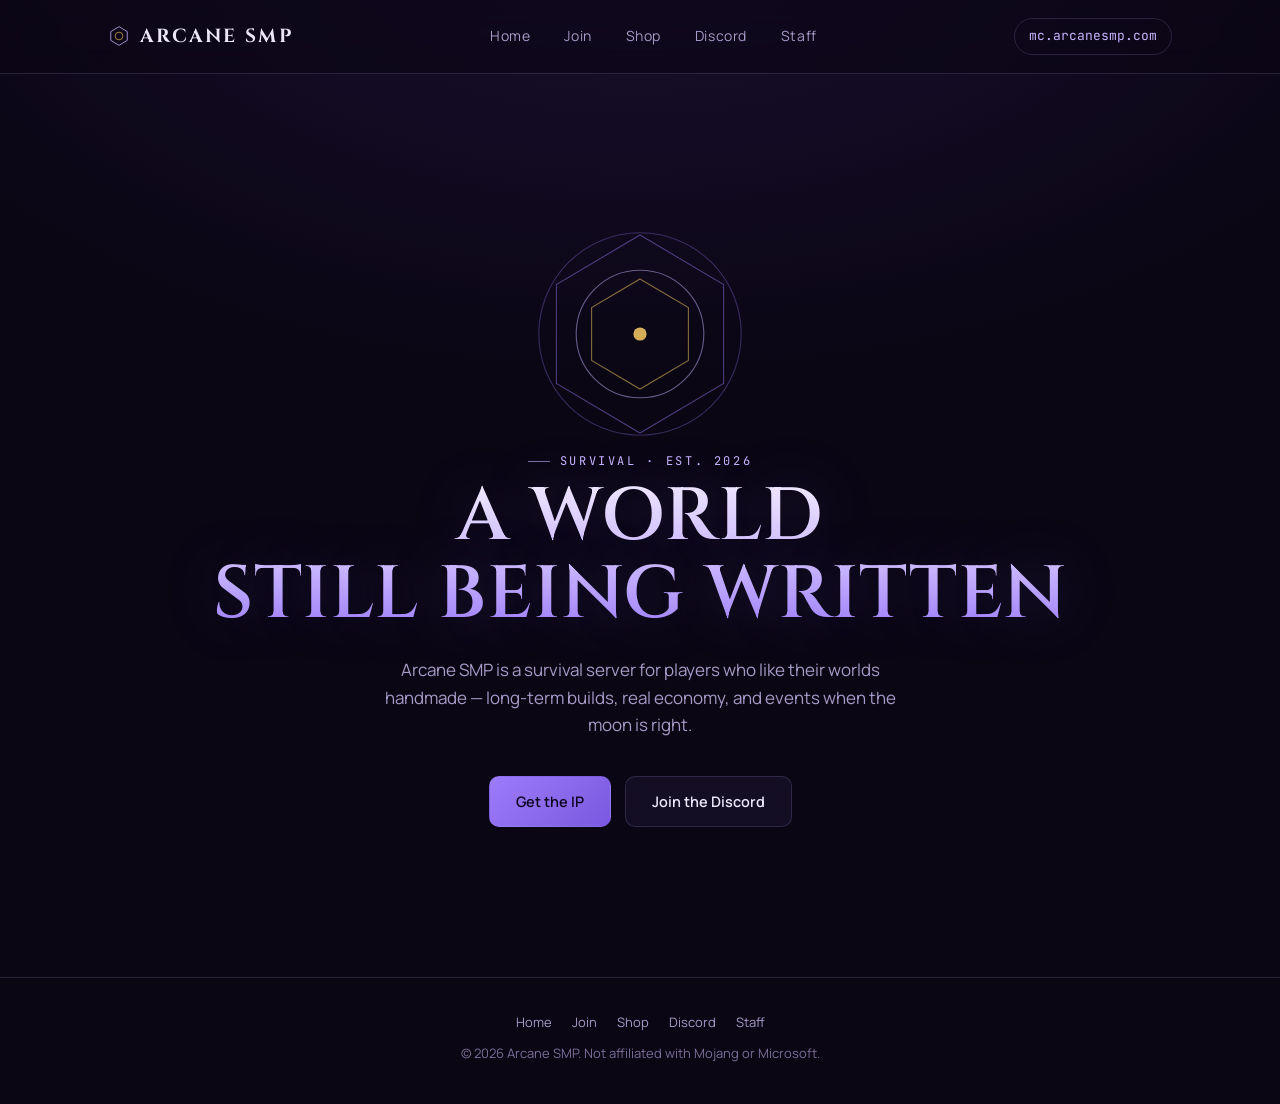
==== commit 3ef8600e: "hi" ====
--- a/index.html
+++ b/index.html
@@ -543,7 +543,7 @@
 
 <header>
   <nav>
-    <a href="#top" class="logo">
+    <a href="index.html" class="logo">
       <span class="logo-mark">
         <svg viewBox="0 0 40 40" fill="none" xmlns="http://www.w3.org/2000/svg">
           <polygon points="20,3 35,12 35,28 20,37 5,28 5,12" stroke="#c9b6ff" stroke-width="1.4"/>
@@ -553,13 +553,13 @@
       Arcane SMP
     </a>
     <ul class="nav-links">
-      <li><a href="#top">Home</a></li>
-      <li><a href="#join">Join</a></li>
-      <li><a href="#shop">Shop</a></li>
-      <li><a href="#discord">Discord</a></li>
-      <li><a href="#staff">Staff</a></li>
+      <li><a href="index.html">Home</a></li>
+      <li><a href="join.html">Join</a></li>
+      <li><a href="shop.html">Shop</a></li>
+      <li><a href="discord.html">Discord</a></li>
+      <li><a href="staff.html">Staff</a></li>
     </ul>
-    <a href="#join" class="nav-cta">mc.arcanesmp.com</a>
+    <a href="join.html" class="nav-cta">mc.arcanesmp.com</a>
   </nav>
 </header>
 
@@ -584,153 +584,28 @@
       <h1>A World<br>Still Being Written</h1>
       <p class="sub">Arcane SMP is a survival server for players who like their worlds handmade — long-term builds, real economy, and events when the moon is right.</p>
       <div class="hero-actions">
-        <a href="#join" class="btn btn-primary">Get the IP</a>
-        <a href="#discord" class="btn btn-ghost">Join the Discord</a>
+        <a href="join.html" class="btn btn-primary">Get the IP</a>
+        <a href="discord.html" class="btn btn-ghost">Join the Discord</a>
       </div>
     </div>
   </section>
 
-  <section id="join">
-    <div class="wrap">
-      <div class="glass join-card reveal">
-        <h2>Join the server</h2>
-        <p class="desc">Copy the address into your Minecraft server list and you're in.</p>
-        <div class="ip-row">
-          <div class="ip-display" id="ipText">mc.arcanesmp.com</div>
-          <button class="copy-btn" id="copyBtn">Copy</button>
-        </div>
-        <div class="meta-row">
-          <span><b>Version</b> 26.2</span>
-          <span><b>Compatibility</b> ViaVersion & Geyser</span>
-          <span><b>Mode</b> Survival + events</span>
-        </div>
-      </div>
-    </div>
-  </section>
-
-  <section id="shop">
-    <div class="wrap">
-      <div class="section-head reveal">
-        <div class="eyebrow" style="justify-content:center;">Support the server</div>
-        <h2>Shop</h2>
-      </div>
-      <div class="glass shop-card reveal">
-        <span class="shop-badge">Coming Soon</span>
-        <h3>Ranks &amp; Cosmetics</h3>
-        <p>We're still enchanting this one. Ranks, cosmetics, and perks will appear here soon — check back or watch Discord for the announcement.</p>
-        <button class="btn btn-disabled" disabled>Not Yet Available</button>
-      </div>
-    </div>
-  </section>
-
-  <section id="discord">
-    <div class="wrap">
-      <div class="glass discord-card reveal">
-        <div class="discord-copy">
-          <div class="eyebrow">The community</div>
-          <h3>Talk with the server</h3>
-          <p>Trade, plan builds, get event announcements, and reach staff — all on Discord.</p>
-        </div>
-        <a href="https://discord.gg/4GZHwR3pQn" class="btn btn-primary" target="_blank" rel="noopener">
-          <svg class="discord-icon" viewBox="0 0 24 24" fill="currentColor" aria-hidden="true"><path d="M20.317 4.369A19.79 19.79 0 0 0 16.558 3c-.211.375-.436.884-.6 1.288a18.27 18.27 0 0 0-5.914 0A12.6 12.6 0 0 0 9.442 3a19.74 19.74 0 0 0-3.76 1.37C2.8 8.24 2.02 12 2.397 15.71a19.9 19.9 0 0 0 5.993 3.03c.484-.66.916-1.363 1.288-2.102a12.9 12.9 0 0 1-2.03-.975c.17-.124.336-.253.497-.386 3.916 1.81 8.157 1.81 12.026 0 .163.134.33.263.497.386-.646.386-1.323.71-2.03.976.372.738.804 1.44 1.288 2.101a19.86 19.86 0 0 0 6-3.03c.5-4.31-.593-8.037-2.61-11.34ZM9.7 13.42c-1.176 0-2.14-1.08-2.14-2.41 0-1.328.943-2.41 2.14-2.41 1.208 0 2.16 1.093 2.14 2.41 0 1.33-.943 2.41-2.14 2.41Zm6.6 0c-1.176 0-2.14-1.08-2.14-2.41 0-1.328.943-2.41 2.14-2.41 1.208 0 2.16 1.093 2.14 2.41 0 1.33-.932 2.41-2.14 2.41Z"/></svg>
-          Join Discord
-        </a>
-      </div>
-    </div>
-  </section>
-
-  <section id="staff">
-    <div class="wrap">
-      <div class="section-head reveal">
-        <div class="eyebrow" style="justify-content:center;">Who keeps the lights on</div>
-        <h2>Staff</h2>
-        <p>Edit this section with your real team — names, roles, and as many as you need.</p>
-      </div>
-      <div class="staff-grid">
-        <div class="glass staff-card reveal">
-          <div class="staff-avatar">O</div>
-          <h4>JokerJake72</h4>
-          <div class="role">Owner</div>
-        </div>
-        <div class="glass staff-card reveal">
-          <div class="staff-avatar">A</div>
-          <h4>TheWolfo5959</h4>
-          <div class="role">Admin</div>
-        </div>
-        <div class="glass staff-card reveal">
-          <div class="staff-avatar">M</div>
-          <h4>Agatheine</h4>
-          <div class="role">Moderator</div>
-        </div>
-        <div class="glass staff-card reveal">
-          <div class="staff-avatar">B</div>
-          <h4>MXXTRR_</h4>
-          <div class="role">Builder</div>
-        </div>
-      </div>
-    </div>
-  </section>
-
 </main>
 
 <footer>
   <div class="wrap">
     <div class="foot-links">
-      <a href="#top">Home</a>
-      <a href="#join">Join</a>
-      <a href="#shop">Shop</a>
-      <a href="#discord">Discord</a>
-      <a href="#staff">Staff</a>
+      <a href="index.html">Home</a>
+      <a href="join.html">Join</a>
+      <a href="shop.html">Shop</a>
+      <a href="discord.html">Discord</a>
+      <a href="staff.html">Staff</a>
     </div>
     <div>&copy; 2026 Arcane SMP. Not affiliated with Mojang or Microsoft.</div>
   </div>
 </footer>
 
-<script>
-  const copyBtn = document.getElementById('copyBtn');
-  const ipText = document.getElementById('ipText');
-  copyBtn.addEventListener('click', async () => {
-    try{
-      await navigator.clipboard.writeText(ipText.textContent.trim());
-      copyBtn.textContent = 'Copied!';
-      copyBtn.classList.add('copied');
-      setTimeout(() => {
-        copyBtn.textContent = 'Copy';
-        copyBtn.classList.remove('copied');
-      }, 1800);
-    }catch(e){
-      copyBtn.textContent = 'Select & Copy';
-    }
-  });
-
-  const revealEls = document.querySelectorAll('.reveal');
-  const io = new IntersectionObserver((entries) => {
-    entries.forEach(entry => {
-      if(entry.isIntersecting){
-        entry.target.classList.add('in');
-        io.unobserve(entry.target);
-      }
-    });
-  }, { threshold: 0.15 });
-  revealEls.forEach(el => io.observe(el));
-
-  const runeChars = ['ᛝ','ᛟ','ᚱ','ᛞ','◇','✦','ᛗ','ᛒ'];
-  const field = document.getElementById('sigilField');
-  const isReducedMotion = window.matchMedia('(prefers-reduced-motion: reduce)').matches;
-  if(!isReducedMotion){
-    const count = window.innerWidth < 640 ? 10 : 18;
-    for(let i = 0; i < count; i++){
-      const el = document.createElement('span');
-      el.className = 'rune';
-      el.textContent = runeChars[Math.floor(Math.random() * runeChars.length)];
-      el.style.left = Math.random() * 100 + 'vw';
-      el.style.animationDuration = (18 + Math.random() * 22) + 's';
-      el.style.animationDelay = (Math.random() * 20) + 's';
-      el.style.fontSize = (10 + Math.random() * 10) + 'px';
-      field.appendChild(el);
-    }
-  }
-</script>
+<script src="site.js"></script>
 
 </body>
 </html>
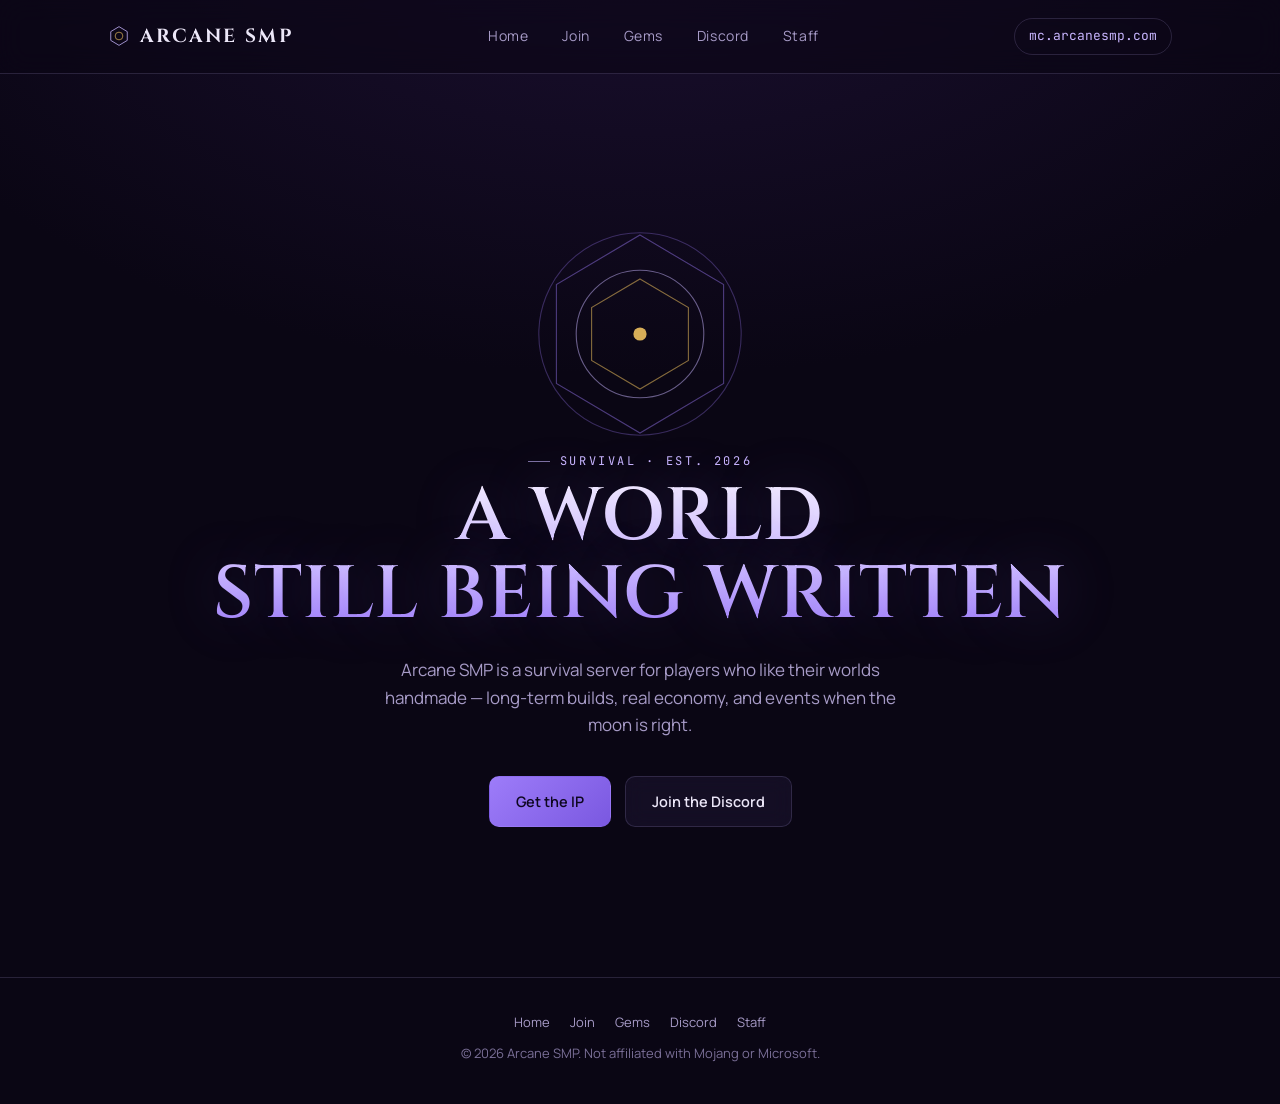
==== commit 67690b9d: "Fixed site forwarding to old shop.html" ====
--- a/index.html
+++ b/index.html
@@ -1,611 +1,750 @@
 <!DOCTYPE html>
 <html lang="en">
+
 <head>
-<meta charset="UTF-8">
-<meta name="viewport" content="width=device-width, initial-scale=1.0">
-<title>ArcaneSMP</title>
-<meta name="description" content="Arcane SMP — a survival Minecraft world with occasional events. Join at mc.arcanesmp.com.">
-<link rel="preconnect" href="https://fonts.googleapis.com">
-<link rel="preconnect" href="https://fonts.gstatic.com" crossorigin>
-<link href="https://fonts.googleapis.com/css2?family=Cinzel:wght@500;600;700&family=Manrope:wght@400;500;600;700&family=JetBrains+Mono:wght@400;500;600&display=swap" rel="stylesheet">
-<style>
-  :root{
-    --bg: #0a0614;
-    --bg-alt: #120a24;
-    --panel: rgba(157, 124, 249, 0.07);
-    --panel-border: rgba(196, 181, 253, 0.16);
-    --panel-border-hover: rgba(196, 181, 253, 0.34);
-    --accent: #9d7cf9;
-    --accent-glow: #c9b6ff;
-    --gold: #eec160;
-    --text: #ece7f8;
-    --text-dim: #a79bc7;
-    --text-faint: #7a6f97;
-    --display: 'Cinzel', serif;
-    --body: 'Manrope', sans-serif;
-    --mono: 'JetBrains Mono', monospace;
-  }
-
-  *{ margin:0; padding:0; box-sizing:border-box; }
-
-  html{ scroll-behavior:smooth; }
-
-  body{
-    background: radial-gradient(ellipse 120% 80% at 50% -10%, #1c1032 0%, var(--bg) 55%);
-    color: var(--text);
-    font-family: var(--body);
-    line-height: 1.6;
-    overflow-x: hidden;
-    min-height: 100vh;
-  }
-
-  @media (prefers-reduced-motion: reduce){
-    *{ animation-duration: 0.01ms !important; animation-iteration-count: 1 !important; transition-duration: 0.01ms !important; scroll-behavior: auto !important; }
-  }
-
-  a{ color: inherit; text-decoration: none; }
-  ul{ list-style:none; }
-  button{ font-family: inherit; cursor: pointer; }
-
-  ::selection{ background: var(--accent); color: #100822; }
-
-  :focus-visible{
-    outline: 2px solid var(--accent-glow);
-    outline-offset: 3px;
-    border-radius: 4px;
-  }
-
-  .wrap{ max-width: 1120px; margin: 0 auto; padding: 0 28px; }
-
-  .sigil-field{
-    position: fixed;
-    inset: 0;
-    z-index: 0;
-    pointer-events: none;
-    overflow: hidden;
-  }
-
-  .rune{
-    position: absolute;
-    color: var(--accent-glow);
-    opacity: 0;
-    font-size: 14px;
-    font-family: var(--mono);
-    animation: rune-drift linear infinite;
-  }
-
-  @keyframes rune-drift{
-    0%{ transform: translateY(10vh) scale(0.8); opacity: 0; }
-    10%{ opacity: 0.35; }
-    90%{ opacity: 0.2; }
-    100%{ transform: translateY(-110vh) scale(1.1); opacity: 0; }
-  }
-
-  header{
-    position: sticky;
-    top: 0;
-    z-index: 50;
-    backdrop-filter: blur(14px);
-    -webkit-backdrop-filter: blur(14px);
-    background: rgba(10, 6, 20, 0.6);
-    border-bottom: 1px solid var(--panel-border);
-  }
-
-  nav{
-    display: flex;
-    align-items: center;
-    justify-content: space-between;
-    padding: 18px 28px;
-    max-width: 1120px;
-    margin: 0 auto;
-  }
-
-  .logo{
-    font-family: var(--display);
-    font-weight: 700;
-    font-size: 19px;
-    letter-spacing: 0.12em;
-    text-transform: uppercase;
-    display: flex;
-    align-items: center;
-    gap: 10px;
-  }
-
-  .logo-mark{
-    width: 22px;
-    height: 22px;
-    flex-shrink: 0;
-    animation: spin-slow 18s linear infinite;
-  }
-
-  @keyframes spin-slow{ to{ transform: rotate(360deg); } }
-
-  .nav-links{
-    display: flex;
-    gap: 34px;
-    font-size: 14px;
-    letter-spacing: 0.04em;
-    color: var(--text-dim);
-  }
-
-  .nav-links a{
-    position: relative;
-    padding: 4px 0;
-    transition: color 0.2s ease;
-  }
-  .nav-links a:hover{ color: var(--text); }
-  .nav-links a::after{
-    content: '';
-    position: absolute;
-    left: 0; right: 0; bottom: -2px;
-    height: 1px;
-    background: var(--accent-glow);
-    transform: scaleX(0);
-    transform-origin: left;
-    transition: transform 0.25s ease;
-  }
-  .nav-links a:hover::after{ transform: scaleX(1); }
-
-  .nav-cta{
-    display: none;
-  }
-
-  @media (min-width: 640px){
-    .nav-cta{
+  <meta charset="UTF-8">
+  <meta name="viewport" content="width=device-width, initial-scale=1.0">
+  <title>ArcaneSMP</title>
+  <meta name="description"
+    content="Arcane SMP — a survival Minecraft world with occasional events. Join at mc.arcanesmp.com.">
+  <link rel="preconnect" href="https://fonts.googleapis.com">
+  <link rel="preconnect" href="https://fonts.gstatic.com" crossorigin>
+  <link
+    href="https://fonts.googleapis.com/css2?family=Cinzel:wght@500;600;700&family=Manrope:wght@400;500;600;700&family=JetBrains+Mono:wght@400;500;600&display=swap"
+    rel="stylesheet">
+  <style>
+    :root {
+      --bg: #0a0614;
+      --bg-alt: #120a24;
+      --panel: rgba(157, 124, 249, 0.07);
+      --panel-border: rgba(196, 181, 253, 0.16);
+      --panel-border-hover: rgba(196, 181, 253, 0.34);
+      --accent: #9d7cf9;
+      --accent-glow: #c9b6ff;
+      --gold: #eec160;
+      --text: #ece7f8;
+      --text-dim: #a79bc7;
+      --text-faint: #7a6f97;
+      --display: 'Cinzel', serif;
+      --body: 'Manrope', sans-serif;
+      --mono: 'JetBrains Mono', monospace;
+    }
+
+    * {
+      margin: 0;
+      padding: 0;
+      box-sizing: border-box;
+    }
+
+    html {
+      scroll-behavior: smooth;
+    }
+
+    body {
+      background: radial-gradient(ellipse 120% 80% at 50% -10%, #1c1032 0%, var(--bg) 55%);
+      color: var(--text);
+      font-family: var(--body);
+      line-height: 1.6;
+      overflow-x: hidden;
+      min-height: 100vh;
+    }
+
+    @media (prefers-reduced-motion: reduce) {
+      * {
+        animation-duration: 0.01ms !important;
+        animation-iteration-count: 1 !important;
+        transition-duration: 0.01ms !important;
+        scroll-behavior: auto !important;
+      }
+    }
+
+    a {
+      color: inherit;
+      text-decoration: none;
+    }
+
+    ul {
+      list-style: none;
+    }
+
+    button {
+      font-family: inherit;
+      cursor: pointer;
+    }
+
+    ::selection {
+      background: var(--accent);
+      color: #100822;
+    }
+
+    :focus-visible {
+      outline: 2px solid var(--accent-glow);
+      outline-offset: 3px;
+      border-radius: 4px;
+    }
+
+    .wrap {
+      max-width: 1120px;
+      margin: 0 auto;
+      padding: 0 28px;
+    }
+
+    .sigil-field {
+      position: fixed;
+      inset: 0;
+      z-index: 0;
+      pointer-events: none;
+      overflow: hidden;
+    }
+
+    .rune {
+      position: absolute;
+      color: var(--accent-glow);
+      opacity: 0;
+      font-size: 14px;
+      font-family: var(--mono);
+      animation: rune-drift linear infinite;
+    }
+
+    @keyframes rune-drift {
+      0% {
+        transform: translateY(10vh) scale(0.8);
+        opacity: 0;
+      }
+
+      10% {
+        opacity: 0.35;
+      }
+
+      90% {
+        opacity: 0.2;
+      }
+
+      100% {
+        transform: translateY(-110vh) scale(1.1);
+        opacity: 0;
+      }
+    }
+
+    header {
+      position: sticky;
+      top: 0;
+      z-index: 50;
+      backdrop-filter: blur(14px);
+      -webkit-backdrop-filter: blur(14px);
+      background: rgba(10, 6, 20, 0.6);
+      border-bottom: 1px solid var(--panel-border);
+    }
+
+    nav {
+      display: flex;
+      align-items: center;
+      justify-content: space-between;
+      padding: 18px 28px;
+      max-width: 1120px;
+      margin: 0 auto;
+    }
+
+    .logo {
+      font-family: var(--display);
+      font-weight: 700;
+      font-size: 19px;
+      letter-spacing: 0.12em;
+      text-transform: uppercase;
+      display: flex;
+      align-items: center;
+      gap: 10px;
+    }
+
+    .logo-mark {
+      width: 22px;
+      height: 22px;
+      flex-shrink: 0;
+      animation: spin-slow 18s linear infinite;
+    }
+
+    @keyframes spin-slow {
+      to {
+        transform: rotate(360deg);
+      }
+    }
+
+    .nav-links {
+      display: flex;
+      gap: 34px;
+      font-size: 14px;
+      letter-spacing: 0.04em;
+      color: var(--text-dim);
+    }
+
+    .nav-links a {
+      position: relative;
+      padding: 4px 0;
+      transition: color 0.2s ease;
+    }
+
+    .nav-links a:hover {
+      color: var(--text);
+    }
+
+    .nav-links a::after {
+      content: '';
+      position: absolute;
+      left: 0;
+      right: 0;
+      bottom: -2px;
+      height: 1px;
+      background: var(--accent-glow);
+      transform: scaleX(0);
+      transform-origin: left;
+      transition: transform 0.25s ease;
+    }
+
+    .nav-links a:hover::after {
+      transform: scaleX(1);
+    }
+
+    .nav-cta {
+      display: none;
+    }
+
+    @media (min-width: 640px) {
+      .nav-cta {
+        display: inline-flex;
+        align-items: center;
+        gap: 8px;
+        font-family: var(--mono);
+        font-size: 13px;
+        color: var(--accent-glow);
+        border: 1px solid var(--panel-border);
+        padding: 7px 14px;
+        border-radius: 100px;
+        transition: border-color 0.2s ease, background 0.2s ease;
+      }
+
+      .nav-cta:hover {
+        border-color: var(--panel-border-hover);
+        background: var(--panel);
+      }
+    }
+
+    .nav-links {
+      display: none;
+    }
+
+    @media (min-width: 760px) {
+      .nav-links {
+        display: flex;
+      }
+    }
+
+    .menu-btn {
+      display: inline-flex;
+      background: none;
+      border: none;
+      color: var(--text);
+      padding: 6px;
+    }
+
+    @media (min-width: 760px) {
+      .menu-btn {
+        display: none;
+      }
+    }
+
+    section {
+      position: relative;
+      z-index: 1;
+      padding: 110px 0 40px;
+    }
+
+    .eyebrow {
+      font-family: var(--mono);
+      font-size: 12px;
+      letter-spacing: 0.22em;
+      text-transform: uppercase;
+      color: var(--accent-glow);
+      display: flex;
+      align-items: center;
+      gap: 10px;
+      margin-bottom: 18px;
+    }
+
+    .eyebrow::before {
+      content: '';
+      width: 22px;
+      height: 1px;
+      background: var(--accent-glow);
+      opacity: 0.6;
+    }
+
+    h1,
+    h2,
+    h3 {
+      font-family: var(--display);
+      font-weight: 600;
+      letter-spacing: 0.01em;
+    }
+
+    .hero {
+      padding-top: 150px;
+      padding-bottom: 90px;
+      text-align: center;
+      display: flex;
+      flex-direction: column;
+      align-items: center;
+    }
+
+    .hero-sigil {
+      width: 220px;
+      height: 220px;
+      margin-bottom: 8px;
+      opacity: 0.9;
+    }
+
+    .hero-sigil svg {
+      width: 100%;
+      height: 100%;
+    }
+
+    .ring-outer {
+      animation: spin-slow 40s linear infinite;
+      transform-origin: center;
+    }
+
+    .ring-inner {
+      animation: spin-rev 26s linear infinite;
+      transform-origin: center;
+    }
+
+    @keyframes spin-rev {
+      to {
+        transform: rotate(-360deg);
+      }
+    }
+
+    .hero h1 {
+      font-size: clamp(40px, 7vw, 74px);
+      line-height: 1.05;
+      text-transform: uppercase;
+      background: linear-gradient(180deg, #f4eeff 0%, var(--accent-glow) 60%, var(--accent) 100%);
+      -webkit-background-clip: text;
+      background-clip: text;
+      color: transparent;
+      margin-top: -10px;
+      text-shadow: 0 0 60px rgba(157, 124, 249, 0.25);
+    }
+
+    .hero p.sub {
+      max-width: 540px;
+      color: var(--text-dim);
+      font-size: 17px;
+      margin: 22px auto 0;
+    }
+
+    .hero-actions {
+      display: flex;
+      flex-wrap: wrap;
+      gap: 14px;
+      justify-content: center;
+      margin-top: 38px;
+    }
+
+    .btn {
+      font-family: var(--body);
+      font-weight: 600;
+      font-size: 14.5px;
+      padding: 13px 26px;
+      border-radius: 10px;
+      border: 1px solid transparent;
       display: inline-flex;
       align-items: center;
       gap: 8px;
+      transition: transform 0.18s ease, box-shadow 0.18s ease, background 0.18s ease, border-color 0.18s ease;
+    }
+
+    .btn:active {
+      transform: translateY(1px);
+    }
+
+    .btn-primary {
+      background: linear-gradient(135deg, var(--accent), #7a58e0);
+      color: #0e0720;
+      box-shadow: 0 0 0 rgba(157, 124, 249, 0);
+    }
+
+    .btn-primary:hover {
+      box-shadow: 0 8px 30px rgba(157, 124, 249, 0.35);
+      transform: translateY(-1px);
+    }
+
+    .btn-ghost {
+      background: var(--panel);
+      color: var(--text);
+      border-color: var(--panel-border);
+      backdrop-filter: blur(10px);
+    }
+
+    .btn-ghost:hover {
+      border-color: var(--panel-border-hover);
+    }
+
+    .glass {
+      background: var(--panel);
+      border: 1px solid var(--panel-border);
+      backdrop-filter: blur(18px);
+      -webkit-backdrop-filter: blur(18px);
+      border-radius: 18px;
+      transition: border-color 0.3s ease, transform 0.3s ease, box-shadow 0.3s ease;
+    }
+
+    .glass:hover {
+      border-color: var(--panel-border-hover);
+      box-shadow: 0 12px 40px rgba(20, 10, 40, 0.4);
+    }
+
+    .join-card {
+      max-width: 640px;
+      margin: 0 auto;
+      padding: 40px;
+      text-align: center;
+    }
+
+    .join-card h2 {
+      font-size: 26px;
+      text-transform: uppercase;
+      margin-bottom: 6px;
+    }
+
+    .join-card .desc {
+      color: var(--text-dim);
+      font-size: 14.5px;
+      margin-bottom: 30px;
+    }
+
+    .ip-row {
+      display: flex;
+      align-items: stretch;
+      gap: 10px;
+      flex-wrap: wrap;
+      justify-content: center;
+    }
+
+    .ip-display {
       font-family: var(--mono);
+      font-size: 20px;
+      letter-spacing: 0.02em;
+      background: rgba(0, 0, 0, 0.25);
+      border: 1px solid var(--panel-border);
+      border-radius: 10px;
+      padding: 14px 22px;
+      color: var(--accent-glow);
+      flex: 1 1 auto;
+      min-width: 220px;
+    }
+
+    .copy-btn {
+      font-family: var(--mono);
+      font-size: 14px;
+      background: var(--accent);
+      color: #0e0720;
+      border: none;
+      border-radius: 10px;
+      padding: 0 20px;
+      font-weight: 600;
+      transition: background 0.2s ease, transform 0.15s ease;
+    }
+
+    .copy-btn:hover {
+      background: var(--accent-glow);
+    }
+
+    .copy-btn.copied {
+      background: var(--gold);
+    }
+
+    .meta-row {
+      display: flex;
+      gap: 22px;
+      justify-content: center;
+      flex-wrap: wrap;
+      margin-top: 26px;
       font-size: 13px;
+      color: var(--text-faint);
+    }
+
+    .meta-row span b {
+      color: var(--text-dim);
+      font-weight: 600;
+    }
+
+    .pill {
+      display: inline-block;
+      font-family: var(--mono);
+      font-size: 11.5px;
+      letter-spacing: 0.06em;
+      text-transform: uppercase;
+      padding: 4px 11px;
+      border-radius: 100px;
+      border: 1px solid var(--panel-border);
+      color: var(--text-dim);
+    }
+
+    .section-head {
+      text-align: center;
+      max-width: 560px;
+      margin: 0 auto 48px;
+    }
+
+    .section-head h2 {
+      font-size: clamp(28px, 4vw, 38px);
+      text-transform: uppercase;
+    }
+
+    .section-head p {
+      color: var(--text-dim);
+      margin-top: 12px;
+      font-size: 15px;
+    }
+
+    .gems-card {
+      max-width: 480px;
+      margin: 0 auto;
+      padding: 46px 40px;
+      text-align: center;
+    }
+
+    .gems-badge {
+      display: inline-block;
+      font-family: var(--mono);
+      font-size: 11.5px;
+      letter-spacing: 0.1em;
+      text-transform: uppercase;
+      color: var(--gold);
+      border: 1px solid rgba(238, 193, 96, 0.35);
+      background: rgba(238, 193, 96, 0.08);
+      padding: 5px 14px;
+      border-radius: 100px;
+      margin-bottom: 20px;
+    }
+
+    .gems-card h3 {
+      font-size: 22px;
+      text-transform: uppercase;
+      margin-bottom: 10px;
+    }
+
+    .gems-card p {
+      color: var(--text-dim);
+      font-size: 14.5px;
+      margin-bottom: 26px;
+    }
+
+    .btn-disabled {
+      background: rgba(255, 255, 255, 0.04);
+      color: var(--text-faint);
+      border: 1px solid var(--panel-border);
+      cursor: not-allowed;
+    }
+
+    .discord-card {
+      display: flex;
+      align-items: center;
+      justify-content: space-between;
+      gap: 30px;
+      padding: 44px 46px;
+      flex-wrap: wrap;
+    }
+
+    .discord-copy h3 {
+      font-size: 24px;
+      text-transform: uppercase;
+      margin-bottom: 8px;
+    }
+
+    .discord-copy p {
+      color: var(--text-dim);
+      font-size: 14.5px;
+      max-width: 380px;
+    }
+
+    .discord-icon {
+      width: 20px;
+      height: 20px;
+    }
+
+    .staff-grid {
+      display: grid;
+      grid-template-columns: repeat(auto-fit, minmax(190px, 1fr));
+      gap: 18px;
+    }
+
+    .staff-card {
+      padding: 28px 22px;
+      text-align: center;
+    }
+
+    .staff-avatar {
+      width: 56px;
+      height: 56px;
+      margin: 0 auto 16px;
+      border-radius: 50%;
+      background: radial-gradient(circle at 35% 30%, var(--accent-glow), var(--accent) 70%);
+      display: flex;
+      align-items: center;
+      justify-content: center;
+      font-family: var(--display);
+      font-weight: 700;
+      font-size: 18px;
+      color: #100822;
+    }
+
+    .staff-card h4 {
+      font-family: var(--body);
+      font-weight: 700;
+      font-size: 15px;
+      margin-bottom: 4px;
+    }
+
+    .staff-card .role {
+      font-family: var(--mono);
+      font-size: 11.5px;
+      letter-spacing: 0.08em;
+      text-transform: uppercase;
       color: var(--accent-glow);
-      border: 1px solid var(--panel-border);
-      padding: 7px 14px;
-      border-radius: 100px;
-      transition: border-color 0.2s ease, background 0.2s ease;
-    }
-    .nav-cta:hover{ border-color: var(--panel-border-hover); background: var(--panel); }
-  }
-
-  .nav-links{ display: none; }
-  @media (min-width: 760px){
-    .nav-links{ display: flex; }
-  }
-
-  .menu-btn{
-    display: inline-flex;
-    background: none;
-    border: none;
-    color: var(--text);
-    padding: 6px;
-  }
-  @media (min-width: 760px){ .menu-btn{ display: none; } }
-
-  section{
-    position: relative;
-    z-index: 1;
-    padding: 110px 0 40px;
-  }
-
-  .eyebrow{
-    font-family: var(--mono);
-    font-size: 12px;
-    letter-spacing: 0.22em;
-    text-transform: uppercase;
-    color: var(--accent-glow);
-    display: flex;
-    align-items: center;
-    gap: 10px;
-    margin-bottom: 18px;
-  }
-  .eyebrow::before{
-    content: '';
-    width: 22px;
-    height: 1px;
-    background: var(--accent-glow);
-    opacity: 0.6;
-  }
-
-  h1, h2, h3{
-    font-family: var(--display);
-    font-weight: 600;
-    letter-spacing: 0.01em;
-  }
-
-  .hero{
-    padding-top: 150px;
-    padding-bottom: 90px;
-    text-align: center;
-    display: flex;
-    flex-direction: column;
-    align-items: center;
-  }
-
-  .hero-sigil{
-    width: 220px;
-    height: 220px;
-    margin-bottom: 8px;
-    opacity: 0.9;
-  }
-
-  .hero-sigil svg{ width: 100%; height: 100%; }
-
-  .ring-outer{ animation: spin-slow 40s linear infinite; transform-origin: center; }
-  .ring-inner{ animation: spin-rev 26s linear infinite; transform-origin: center; }
-  @keyframes spin-rev{ to{ transform: rotate(-360deg); } }
-
-  .hero h1{
-    font-size: clamp(40px, 7vw, 74px);
-    line-height: 1.05;
-    text-transform: uppercase;
-    background: linear-gradient(180deg, #f4eeff 0%, var(--accent-glow) 60%, var(--accent) 100%);
-    -webkit-background-clip: text;
-    background-clip: text;
-    color: transparent;
-    margin-top: -10px;
-    text-shadow: 0 0 60px rgba(157,124,249,0.25);
-  }
-
-  .hero p.sub{
-    max-width: 540px;
-    color: var(--text-dim);
-    font-size: 17px;
-    margin: 22px auto 0;
-  }
-
-  .hero-actions{
-    display: flex;
-    flex-wrap: wrap;
-    gap: 14px;
-    justify-content: center;
-    margin-top: 38px;
-  }
-
-  .btn{
-    font-family: var(--body);
-    font-weight: 600;
-    font-size: 14.5px;
-    padding: 13px 26px;
-    border-radius: 10px;
-    border: 1px solid transparent;
-    display: inline-flex;
-    align-items: center;
-    gap: 8px;
-    transition: transform 0.18s ease, box-shadow 0.18s ease, background 0.18s ease, border-color 0.18s ease;
-  }
-  .btn:active{ transform: translateY(1px); }
-
-  .btn-primary{
-    background: linear-gradient(135deg, var(--accent), #7a58e0);
-    color: #0e0720;
-    box-shadow: 0 0 0 rgba(157,124,249,0);
-  }
-  .btn-primary:hover{
-    box-shadow: 0 8px 30px rgba(157,124,249,0.35);
-    transform: translateY(-1px);
-  }
-
-  .btn-ghost{
-    background: var(--panel);
-    color: var(--text);
-    border-color: var(--panel-border);
-    backdrop-filter: blur(10px);
-  }
-  .btn-ghost:hover{ border-color: var(--panel-border-hover); }
-
-  .glass{
-    background: var(--panel);
-    border: 1px solid var(--panel-border);
-    backdrop-filter: blur(18px);
-    -webkit-backdrop-filter: blur(18px);
-    border-radius: 18px;
-    transition: border-color 0.3s ease, transform 0.3s ease, box-shadow 0.3s ease;
-  }
-  .glass:hover{
-    border-color: var(--panel-border-hover);
-    box-shadow: 0 12px 40px rgba(20,10,40,0.4);
-  }
-
-  .join-card{
-    max-width: 640px;
-    margin: 0 auto;
-    padding: 40px;
-    text-align: center;
-  }
-
-  .join-card h2{
-    font-size: 26px;
-    text-transform: uppercase;
-    margin-bottom: 6px;
-  }
-
-  .join-card .desc{
-    color: var(--text-dim);
-    font-size: 14.5px;
-    margin-bottom: 30px;
-  }
-
-  .ip-row{
-    display: flex;
-    align-items: stretch;
-    gap: 10px;
-    flex-wrap: wrap;
-    justify-content: center;
-  }
-
-  .ip-display{
-    font-family: var(--mono);
-    font-size: 20px;
-    letter-spacing: 0.02em;
-    background: rgba(0,0,0,0.25);
-    border: 1px solid var(--panel-border);
-    border-radius: 10px;
-    padding: 14px 22px;
-    color: var(--accent-glow);
-    flex: 1 1 auto;
-    min-width: 220px;
-  }
-
-  .copy-btn{
-    font-family: var(--mono);
-    font-size: 14px;
-    background: var(--accent);
-    color: #0e0720;
-    border: none;
-    border-radius: 10px;
-    padding: 0 20px;
-    font-weight: 600;
-    transition: background 0.2s ease, transform 0.15s ease;
-  }
-  .copy-btn:hover{ background: var(--accent-glow); }
-  .copy-btn.copied{ background: var(--gold); }
-
-  .meta-row{
-    display: flex;
-    gap: 22px;
-    justify-content: center;
-    flex-wrap: wrap;
-    margin-top: 26px;
-    font-size: 13px;
-    color: var(--text-faint);
-  }
-
-  .meta-row span b{
-    color: var(--text-dim);
-    font-weight: 600;
-  }
-
-  .pill{
-    display: inline-block;
-    font-family: var(--mono);
-    font-size: 11.5px;
-    letter-spacing: 0.06em;
-    text-transform: uppercase;
-    padding: 4px 11px;
-    border-radius: 100px;
-    border: 1px solid var(--panel-border);
-    color: var(--text-dim);
-  }
-
-  .section-head{
-    text-align: center;
-    max-width: 560px;
-    margin: 0 auto 48px;
-  }
-  .section-head h2{
-    font-size: clamp(28px, 4vw, 38px);
-    text-transform: uppercase;
-  }
-  .section-head p{
-    color: var(--text-dim);
-    margin-top: 12px;
-    font-size: 15px;
-  }
-
-  .shop-card{
-    max-width: 480px;
-    margin: 0 auto;
-    padding: 46px 40px;
-    text-align: center;
-  }
-  .shop-badge{
-    display: inline-block;
-    font-family: var(--mono);
-    font-size: 11.5px;
-    letter-spacing: 0.1em;
-    text-transform: uppercase;
-    color: var(--gold);
-    border: 1px solid rgba(238,193,96,0.35);
-    background: rgba(238,193,96,0.08);
-    padding: 5px 14px;
-    border-radius: 100px;
-    margin-bottom: 20px;
-  }
-  .shop-card h3{
-    font-size: 22px;
-    text-transform: uppercase;
-    margin-bottom: 10px;
-  }
-  .shop-card p{
-    color: var(--text-dim);
-    font-size: 14.5px;
-    margin-bottom: 26px;
-  }
-  .btn-disabled{
-    background: rgba(255,255,255,0.04);
-    color: var(--text-faint);
-    border: 1px solid var(--panel-border);
-    cursor: not-allowed;
-  }
-
-  .discord-card{
-    display: flex;
-    align-items: center;
-    justify-content: space-between;
-    gap: 30px;
-    padding: 44px 46px;
-    flex-wrap: wrap;
-  }
-  .discord-copy h3{
-    font-size: 24px;
-    text-transform: uppercase;
-    margin-bottom: 8px;
-  }
-  .discord-copy p{
-    color: var(--text-dim);
-    font-size: 14.5px;
-    max-width: 380px;
-  }
-  .discord-icon{
-    width: 20px; height: 20px;
-  }
-
-  .staff-grid{
-    display: grid;
-    grid-template-columns: repeat(auto-fit, minmax(190px, 1fr));
-    gap: 18px;
-  }
-  .staff-card{
-    padding: 28px 22px;
-    text-align: center;
-  }
-  .staff-avatar{
-    width: 56px;
-    height: 56px;
-    margin: 0 auto 16px;
-    border-radius: 50%;
-    background: radial-gradient(circle at 35% 30%, var(--accent-glow), var(--accent) 70%);
-    display: flex;
-    align-items: center;
-    justify-content: center;
-    font-family: var(--display);
-    font-weight: 700;
-    font-size: 18px;
-    color: #100822;
-  }
-  .staff-card h4{
-    font-family: var(--body);
-    font-weight: 700;
-    font-size: 15px;
-    margin-bottom: 4px;
-  }
-  .staff-card .role{
-    font-family: var(--mono);
-    font-size: 11.5px;
-    letter-spacing: 0.08em;
-    text-transform: uppercase;
-    color: var(--accent-glow);
-  }
-
-  .reveal{
-    opacity: 0;
-    transform: translateY(18px);
-    transition: opacity 0.7s ease, transform 0.7s ease;
-  }
-  .reveal.in{
-    opacity: 1;
-    transform: translateY(0);
-  }
-
-  footer{
-    position: relative;
-    z-index: 1;
-    border-top: 1px solid var(--panel-border);
-    padding: 34px 0 40px;
-    margin-top: 60px;
-  }
-  footer .wrap{
-    display: flex;
-    flex-direction: column;
-    align-items: center;
-    gap: 10px;
-    text-align: center;
-    color: var(--text-faint);
-    font-size: 13px;
-  }
-  footer .foot-links{
-    display: flex;
-    gap: 20px;
-    font-size: 13px;
-    color: var(--text-dim);
-  }
-  footer .foot-links a:hover{ color: var(--accent-glow); }
-
-  @media (max-width: 640px){
-    .discord-card{ flex-direction: column; text-align: center; justify-content: center; }
-    section{ padding-top: 84px; }
-    .hero{ padding-top: 110px; }
-  }
-</style>
+    }
+
+    .reveal {
+      opacity: 0;
+      transform: translateY(18px);
+      transition: opacity 0.7s ease, transform 0.7s ease;
+    }
+
+    .reveal.in {
+      opacity: 1;
+      transform: translateY(0);
+    }
+
+    footer {
+      position: relative;
+      z-index: 1;
+      border-top: 1px solid var(--panel-border);
+      padding: 34px 0 40px;
+      margin-top: 60px;
+    }
+
+    footer .wrap {
+      display: flex;
+      flex-direction: column;
+      align-items: center;
+      gap: 10px;
+      text-align: center;
+      color: var(--text-faint);
+      font-size: 13px;
+    }
+
+    footer .foot-links {
+      display: flex;
+      gap: 20px;
+      font-size: 13px;
+      color: var(--text-dim);
+    }
+
+    footer .foot-links a:hover {
+      color: var(--accent-glow);
+    }
+
+    @media (max-width: 640px) {
+      .discord-card {
+        flex-direction: column;
+        text-align: center;
+        justify-content: center;
+      }
+
+      section {
+        padding-top: 84px;
+      }
+
+      .hero {
+        padding-top: 110px;
+      }
+    }
+  </style>
 </head>
+
 <body>
 
-<div class="sigil-field" id="sigilField" aria-hidden="true"></div>
-
-<header>
-  <nav>
-    <a href="index.html" class="logo">
-      <span class="logo-mark">
-        <svg viewBox="0 0 40 40" fill="none" xmlns="http://www.w3.org/2000/svg">
-          <polygon points="20,3 35,12 35,28 20,37 5,28 5,12" stroke="#c9b6ff" stroke-width="1.4"/>
-          <circle cx="20" cy="20" r="7" stroke="#eec160" stroke-width="1.2"/>
-        </svg>
-      </span>
-      Arcane SMP
-    </a>
-    <ul class="nav-links">
-      <li><a href="index.html">Home</a></li>
-      <li><a href="join.html">Join</a></li>
-      <li><a href="shop.html">Shop</a></li>
-      <li><a href="discord.html">Discord</a></li>
-      <li><a href="staff.html">Staff</a></li>
-    </ul>
-    <a href="join.html" class="nav-cta">mc.arcanesmp.com</a>
-  </nav>
-</header>
-
-<main id="top">
-
-  <section class="hero">
-    <div class="wrap" style="display:flex; flex-direction:column; align-items:center;">
-      <div class="hero-sigil">
-        <svg viewBox="0 0 200 200" fill="none" xmlns="http://www.w3.org/2000/svg">
-          <g class="ring-outer">
-            <circle cx="100" cy="100" r="92" stroke="#9d7cf9" stroke-opacity="0.35" stroke-width="1"/>
-            <polygon points="100,10 176,55 176,145 100,190 24,145 24,55" stroke="#9d7cf9" stroke-opacity="0.5" stroke-width="1"/>
-          </g>
-          <g class="ring-inner">
-            <circle cx="100" cy="100" r="58" stroke="#c9b6ff" stroke-opacity="0.55" stroke-width="1"/>
-            <polygon points="100,50 144,76 144,124 100,150 56,124 56,76" stroke="#eec160" stroke-opacity="0.6" stroke-width="1"/>
-          </g>
-          <circle cx="100" cy="100" r="6" fill="#eec160"/>
-        </svg>
+  <div class="sigil-field" id="sigilField" aria-hidden="true"></div>
+
+  <header>
+    <nav>
+      <a href="index.html" class="logo">
+        <span class="logo-mark">
+          <svg viewBox="0 0 40 40" fill="none" xmlns="http://www.w3.org/2000/svg">
+            <polygon points="20,3 35,12 35,28 20,37 5,28 5,12" stroke="#c9b6ff" stroke-width="1.4" />
+            <circle cx="20" cy="20" r="7" stroke="#eec160" stroke-width="1.2" />
+          </svg>
+        </span>
+        Arcane SMP
+      </a>
+      <ul class="nav-links">
+        <li><a href="index.html">Home</a></li>
+        <li><a href="join.html">Join</a></li>
+        <li><a href="gems.html">Gems</a></li>
+        <li><a href="discord.html">Discord</a></li>
+        <li><a href="staff.html">Staff</a></li>
+      </ul>
+      <a href="join.html" class="nav-cta">mc.arcanesmp.com</a>
+    </nav>
+  </header>
+
+  <main id="top">
+
+    <section class="hero">
+      <div class="wrap" style="display:flex; flex-direction:column; align-items:center;">
+        <div class="hero-sigil">
+          <svg viewBox="0 0 200 200" fill="none" xmlns="http://www.w3.org/2000/svg">
+            <g class="ring-outer">
+              <circle cx="100" cy="100" r="92" stroke="#9d7cf9" stroke-opacity="0.35" stroke-width="1" />
+              <polygon points="100,10 176,55 176,145 100,190 24,145 24,55" stroke="#9d7cf9" stroke-opacity="0.5"
+                stroke-width="1" />
+            </g>
+            <g class="ring-inner">
+              <circle cx="100" cy="100" r="58" stroke="#c9b6ff" stroke-opacity="0.55" stroke-width="1" />
+              <polygon points="100,50 144,76 144,124 100,150 56,124 56,76" stroke="#eec160" stroke-opacity="0.6"
+                stroke-width="1" />
+            </g>
+            <circle cx="100" cy="100" r="6" fill="#eec160" />
+          </svg>
+        </div>
+        <div class="eyebrow">Survival · Est. 2026</div>
+        <h1>A World<br>Still Being Written</h1>
+        <p class="sub">Arcane SMP is a survival server for players who like their worlds handmade — long-term builds,
+          real economy, and events when the moon is right.</p>
+        <div class="hero-actions">
+          <a href="join.html" class="btn btn-primary">Get the IP</a>
+          <a href="discord.html" class="btn btn-ghost">Join the Discord</a>
+        </div>
       </div>
-      <div class="eyebrow">Survival · Est. 2026</div>
-      <h1>A World<br>Still Being Written</h1>
-      <p class="sub">Arcane SMP is a survival server for players who like their worlds handmade — long-term builds, real economy, and events when the moon is right.</p>
-      <div class="hero-actions">
-        <a href="join.html" class="btn btn-primary">Get the IP</a>
-        <a href="discord.html" class="btn btn-ghost">Join the Discord</a>
+    </section>
+
+  </main>
+
+  <footer>
+    <div class="wrap">
+      <div class="foot-links">
+        <a href="index.html">Home</a>
+        <a href="join.html">Join</a>
+        <a href="gems.html">Gems</a>
+        <a href="discord.html">Discord</a>
+        <a href="staff.html">Staff</a>
       </div>
+      <div>&copy; 2026 Arcane SMP. Not affiliated with Mojang or Microsoft.</div>
     </div>
-  </section>
-
-</main>
-
-<footer>
-  <div class="wrap">
-    <div class="foot-links">
-      <a href="index.html">Home</a>
-      <a href="join.html">Join</a>
-      <a href="shop.html">Shop</a>
-      <a href="discord.html">Discord</a>
-      <a href="staff.html">Staff</a>
-    </div>
-    <div>&copy; 2026 Arcane SMP. Not affiliated with Mojang or Microsoft.</div>
-  </div>
-</footer>
-
-<script src="site.js"></script>
+  </footer>
+
+  <script src="site.js"></script>
 
 </body>
-</html>
+
+</html>
